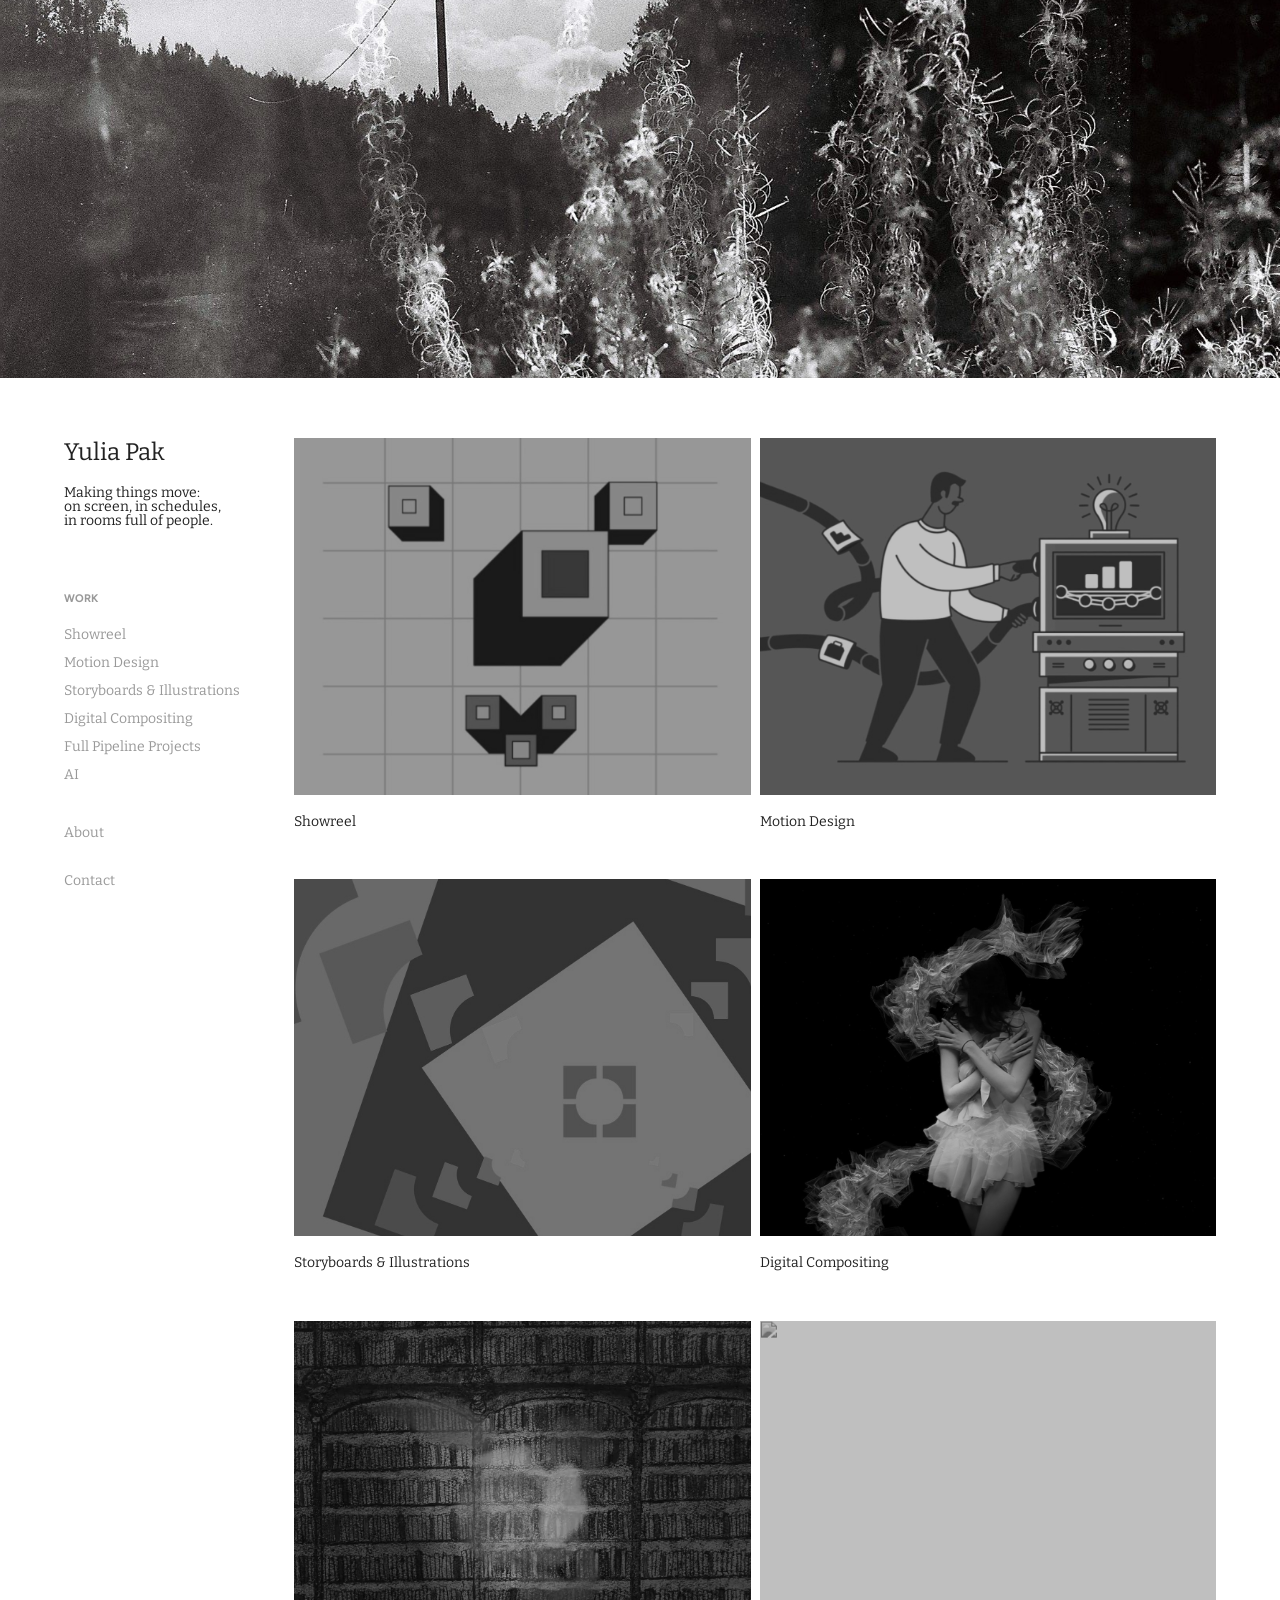
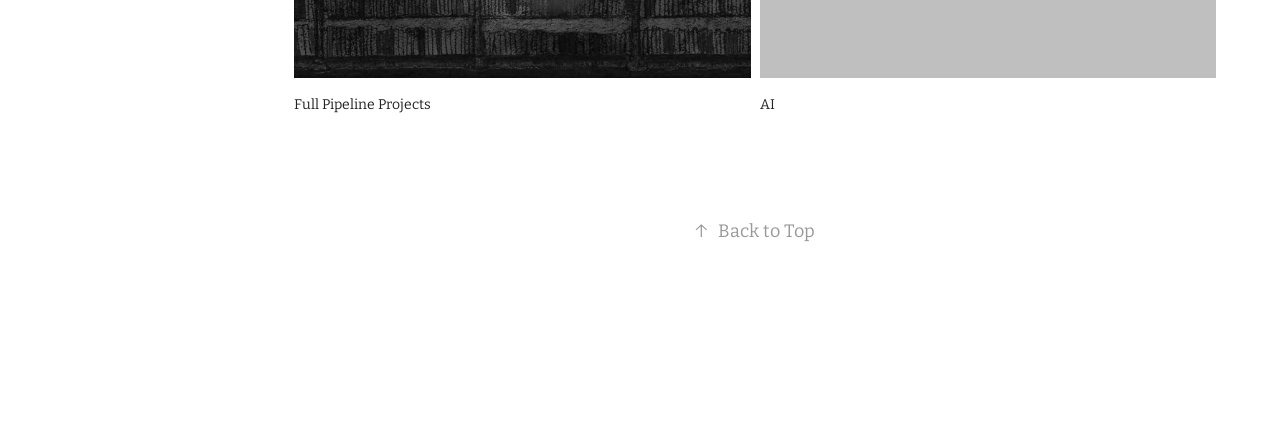
==== index.html @ 769f1ccc "Chnage" ====
<!DOCTYPE html>
<html lang="en">
<head>
<meta charset="utf-8">
<meta name="viewport" content="width=device-width, initial-scale=1">
<title>Yulia Pak</title>

<link rel="stylesheet" href="assets/css/fonts.css?v=3">
<link rel="stylesheet" href="assets/css/main.css?v=3">
<link rel="stylesheet" href="assets/css/index.css?v=3">
</head>
<body id="top" class="link-transition"> 
<div class="js-responsive-nav">
<div class="responsive-nav has-social">
<div class="close-responsive-click-area js-close-responsive-nav">
<div class="close-responsive-button"></div>
</div>
<nav>
<ul class="group">
<li class="gallery-title"><a class="active" href="index.html">Work</a></li>
<li class="project-title"><a href="showreel.html">Showreel</a></li>
<li class="project-title"><a href="motion-design.html">Motion Design</a></li>
<li class="project-title"><a href="storyboards.html">Storyboards &amp; Illustrations</a></li>
<li class="project-title"><a href="digital-compositing.html">Digital Compositing</a></li>
<li class="project-title"><a href="full-pipeline.html">Full Pipeline Projects</a></li>
<li class="project-title"><a href="ai.html">AI</a></li>
</ul>
<div class="page-title">
<a href="about.html">About</a>
</div>
<div class="page-title">
<a href="contact.html">Contact</a>
</div>
<div class="social pf-nav-social">
<ul>
</ul>
</div>
</nav>
</div>
</div>
<div class="masthead">
<div class="masthead-contents">
<div class="masthead-text js-masthead-text">
<div><h1 class="js-inline-text-editable preserve-whitespace main-text rich-text module-text" contenteditable="false" data-text-keypath="customizations.masthead.title.text" decorator="inlineTextEditable" value=""></h1></div>
<div><p class="js-inline-text-editable preserve-whitespace main-text rich-text module-text" contenteditable="false" data-text-keypath="page.masthead.text.text" decorator="inlineTextEditable" value=""></p></div>
<div class="masthead-buttons">
</div>
</div>
</div>
</div>
<div class="site-wrap cfix js-site-wrap">
<div class="site-container">
<div class="site-content e2e-site-content">
<div class="sidebar-content">
<header class="site-header">
<div class="logo-wrap">
<div class="logo e2e-site-logo-text logo-text">
<a class="preserve-whitespace" href="index.html">Yulia Pak</a>
</div>
<div class="logo-secondary logo-secondary-text">Making things move:<br/>on screen, in schedules,<br/>in rooms full of people.</div>
</div>
<div class="hamburger-click-area js-hamburger">
<div class="hamburger">
<i></i>
<i></i>
<i></i>
</div>
</div>
</header>
<nav>
<ul class="group">
<li class="gallery-title"><a class="active" href="index.html">Work</a></li>
<li class="project-title"><a href="showreel.html">Showreel</a></li>
<li class="project-title"><a href="motion-design.html">Motion Design</a></li>
<li class="project-title"><a href="storyboards.html">Storyboards &amp; Illustrations</a></li>
<li class="project-title"><a href="digital-compositing.html">Digital Compositing</a></li>
<li class="project-title"><a href="full-pipeline.html">Full Pipeline Projects</a></li>
<li class="project-title"><a href="ai.html">AI</a></li>
</ul>
<div class="page-title">
<a href="about.html">About</a>
</div>
<div class="page-title">
<a href="contact.html">Contact</a>
</div>
<div class="social pf-nav-social">
<ul>
</ul>
</div>
</nav>
</div>
<main>
<section class="project-covers">
<a class="project-cover js-project-cover-touch hold-space" data-hover-hint-id="p6a55e0902b23af907d54df1b26f972f2964f5877c84bdf963e8f3" href="showreel.html">
<div class="cover-image-wrap">
<div class="cover-image">
<div class="cover cover-normal">
<img alt="" class="cover__img image-loaded" loading="eager" src="assets/images/home-01.jpg"/>
</div>
</div>
</div>
<div class="details-wrap">
<div class="details">
<div class="details-inner">
<div class="title preserve-whitespace">Showreel</div>
</div>
</div>
</div>
</a>
<a class="project-cover js-project-cover-touch hold-space" data-hover-hint-id="p6a5615f034e691041db59dbb760b103dcac200269b7ed3193cd94" href="motion-design.html">
<div class="cover-image-wrap">
<div class="cover-image">
<div class="cover cover-normal">
<img alt="" class="cover__img image-loaded" loading="eager" src="assets/images/home-02.jpg"/>
</div>
</div>
</div>
<div class="details-wrap">
<div class="details">
<div class="details-inner">
<div class="title preserve-whitespace">Motion Design</div>
</div>
</div>
</div>
</a>
<a class="project-cover js-project-cover-touch hold-space" data-hover-hint-id="p6a55e2a1755e33940d26ae5d55aa908583825bedb5d13223382e5" href="storyboards.html">
<div class="cover-image-wrap">
<div class="cover-image">
<div class="cover cover-normal">
<img alt="" class="cover__img image-loaded" loading="eager" src="assets/images/home-04.jpg"/>
</div>
</div>
</div>
<div class="details-wrap">
<div class="details">
<div class="details-inner">
<div class="title preserve-whitespace">Storyboards &amp; Illustrations</div>
</div>
</div>
</div>
</a>
<a class="project-cover js-project-cover-touch hold-space" data-hover-hint-id="p6a55e3bdd3cb88d799979cb98d25384e753fa7b061eff7d78aca6" href="digital-compositing.html">
<div class="cover-image-wrap">
<div class="cover-image">
<div class="cover cover-normal">
<img alt="" class="cover__img image-loaded" loading="eager" src="assets/images/home-05.jpg"/>
</div>
</div>
</div>
<div class="details-wrap">
<div class="details">
<div class="details-inner">
<div class="title preserve-whitespace">Digital Compositing</div>
</div>
</div>
</div>
</a>
<a class="project-cover js-project-cover-touch hold-space" data-hover-hint-id="p6a5607512461d98ea84a798b0e0901dcbd8554ec28456dfaa085e" href="full-pipeline.html">
<div class="cover-image-wrap">
<div class="cover-image">
<div class="cover cover-normal">
<img alt="" class="cover__img image-loaded" loading="eager" src="assets/images/home-06.jpg"/>
</div>
</div>
</div>
<div class="details-wrap">
<div class="details">
<div class="details-inner">
<div class="title preserve-whitespace">Full Pipeline Projects</div>
</div>
</div>
</div>
</a>
<a class="project-cover js-project-cover-touch hold-space" data-hover-hint-id="p6a55e0902b23af907d54df1b26f972f2964f5877c84bdf963e8f3" href="ai.html">
<div class="cover-image-wrap">
<div class="cover-image">
<div class="cover cover-normal">
<img alt="" class="cover__img image-loaded" loading="eager" src="assets/images/home-03.jpg"/>
</div>
</div>
</div>
<div class="details-wrap">
<div class="details">
<div class="details-inner">
<div class="title preserve-whitespace">AI</div>
</div>
</div>
</div>
</a>
</section>
<section class="back-to-top">
<a href="#top"><span class="arrow">↑</span><span class="preserve-whitespace">Back to Top</span></a>
</section>

<footer class="site-footer">
<div class="footer-text"> </div>
</footer>
</main>
</div>
</div>
</div>
<script src="assets/js/site.js?v=3"></script>
</body>
</html>
---- assets/css/fonts.css ----
@font-face {
  font-family: 'Bitter';
  font-style: normal;
  font-weight: 400;
  font-display: swap;
  src: url('../fonts/bitter-latin-ext-400-normal.woff2') format('woff2');
  unicode-range: U+0100-02BA, U+02BD-02C5, U+02C7-02CC, U+02CE-02D7, U+02DD-02FF, U+0304, U+0308, U+0329, U+1D00-1DBF, U+1E00-1E9F, U+1EF2-1EFF, U+2020, U+20A0-20AB, U+20AD-20C0, U+2113, U+2C60-2C7F, U+A720-A7FF;
}
@font-face {
  font-family: 'Bitter';
  font-style: normal;
  font-weight: 400;
  font-display: swap;
  src: url('../fonts/bitter-latin-400-normal.woff2') format('woff2');
  unicode-range: U+0000-00FF, U+0131, U+0152-0153, U+02BB-02BC, U+02C6, U+02DA, U+02DC, U+0304, U+0308, U+0329, U+2000-206F, U+20AC, U+2122, U+2191, U+2193, U+2212, U+2215, U+FEFF, U+FFFD;
}
@font-face {
  font-family: 'Bitter';
  font-style: normal;
  font-weight: 700;
  font-display: swap;
  src: url('../fonts/bitter-latin-ext-700-normal.woff2') format('woff2');
  unicode-range: U+0100-02BA, U+02BD-02C5, U+02C7-02CC, U+02CE-02D7, U+02DD-02FF, U+0304, U+0308, U+0329, U+1D00-1DBF, U+1E00-1E9F, U+1EF2-1EFF, U+2020, U+20A0-20AB, U+20AD-20C0, U+2113, U+2C60-2C7F, U+A720-A7FF;
}
@font-face {
  font-family: 'Bitter';
  font-style: normal;
  font-weight: 700;
  font-display: swap;
  src: url('../fonts/bitter-latin-700-normal.woff2') format('woff2');
  unicode-range: U+0000-00FF, U+0131, U+0152-0153, U+02BB-02BC, U+02C6, U+02DA, U+02DC, U+0304, U+0308, U+0329, U+2000-206F, U+20AC, U+2122, U+2191, U+2193, U+2212, U+2215, U+FEFF, U+FFFD;
}
@font-face {
  font-family: 'Figtree';
  font-style: normal;
  font-weight: 400;
  font-display: swap;
  src: url('../fonts/figtree-latin-ext-400-normal.woff2') format('woff2');
  unicode-range: U+0100-02BA, U+02BD-02C5, U+02C7-02CC, U+02CE-02D7, U+02DD-02FF, U+0304, U+0308, U+0329, U+1D00-1DBF, U+1E00-1E9F, U+1EF2-1EFF, U+2020, U+20A0-20AB, U+20AD-20C0, U+2113, U+2C60-2C7F, U+A720-A7FF;
}
@font-face {
  font-family: 'Figtree';
  font-style: normal;
  font-weight: 400;
  font-display: swap;
  src: url('../fonts/figtree-latin-400-normal.woff2') format('woff2');
  unicode-range: U+0000-00FF, U+0131, U+0152-0153, U+02BB-02BC, U+02C6, U+02DA, U+02DC, U+0304, U+0308, U+0329, U+2000-206F, U+20AC, U+2122, U+2191, U+2193, U+2212, U+2215, U+FEFF, U+FFFD;
}
@font-face {
  font-family: 'Figtree';
  font-style: normal;
  font-weight: 700;
  font-display: swap;
  src: url('../fonts/figtree-latin-ext-700-normal.woff2') format('woff2');
  unicode-range: U+0100-02BA, U+02BD-02C5, U+02C7-02CC, U+02CE-02D7, U+02DD-02FF, U+0304, U+0308, U+0329, U+1D00-1DBF, U+1E00-1E9F, U+1EF2-1EFF, U+2020, U+20A0-20AB, U+20AD-20C0, U+2113, U+2C60-2C7F, U+A720-A7FF;
}
@font-face {
  font-family: 'Figtree';
  font-style: normal;
  font-weight: 700;
  font-display: swap;
  src: url('../fonts/figtree-latin-700-normal.woff2') format('woff2');
  unicode-range: U+0000-00FF, U+0131, U+0152-0153, U+02BB-02BC, U+02C6, U+02DA, U+02DC, U+0304, U+0308, U+0329, U+2000-206F, U+20AC, U+2122, U+2191, U+2193, U+2212, U+2215, U+FEFF, U+FFFD;
}
---- assets/css/main.css ----
.disable-download img {
  pointer-events: none; }
@-webkit-keyframes rotate-forever {
  0% {
    -webkit-transform: rotate(0deg);
    -moz-transform: rotate(0deg);
    -ms-transform: rotate(0deg);
    -o-transform: rotate(0deg);
    transform: rotate(0deg); }
  100% {
    -webkit-transform: rotate(360deg);
    -moz-transform: rotate(360deg);
    -ms-transform: rotate(360deg);
    -o-transform: rotate(360deg);
    transform: rotate(360deg); } }

@-moz-keyframes rotate-forever {
  0% {
    -webkit-transform: rotate(0deg);
    -moz-transform: rotate(0deg);
    -ms-transform: rotate(0deg);
    -o-transform: rotate(0deg);
    transform: rotate(0deg); }
  100% {
    -webkit-transform: rotate(360deg);
    -moz-transform: rotate(360deg);
    -ms-transform: rotate(360deg);
    -o-transform: rotate(360deg);
    transform: rotate(360deg); } }

@keyframes rotate-forever {
  0% {
    -webkit-transform: rotate(0deg);
    -moz-transform: rotate(0deg);
    -ms-transform: rotate(0deg);
    -o-transform: rotate(0deg);
    transform: rotate(0deg); }
  100% {
    -webkit-transform: rotate(360deg);
    -moz-transform: rotate(360deg);
    -ms-transform: rotate(360deg);
    -o-transform: rotate(360deg);
    transform: rotate(360deg); } }

.lightbox-spinner {
  -webkit-animation-duration: 0.7s;
  -moz-animation-duration: 0.7s;
  animation-duration: 0.7s;
  -webkit-animation-iteration-count: infinite;
  -moz-animation-iteration-count: infinite;
  animation-iteration-count: infinite;
  -webkit-animation-name: rotate-forever;
  -moz-animation-name: rotate-forever;
  animation-name: rotate-forever;
  -webkit-animation-timing-function: linear;
  -moz-animation-timing-function: linear;
  animation-timing-function: linear;
  height: 30px;
  width: 30px;
  border: 4px solid #fff;
  border-right-color: transparent;
  border-radius: 50%;
  display: inline-block;
  opacity: 0.7; }
.link-transition a {
  transition: background 0.2s ease, color 0.2s ease; }
  .link-transition a svg {
    transition: fill 0.2s ease; }

.project-cover .details {
  transition: background 0.2s ease; }

.project-cover .title,
.project-cover .fields,
.project-cover .custom,
.project-cover .description,
.project-cover .date {
  transition: color 0.2s ease; }
html.lightbox-enabled,
html.lightbox-enabled body {
  overflow: hidden; }

html.lightbox-zoomed .lightbox-content {
  cursor: zoom-out;
  overflow: auto; }
  html.lightbox-zoomed .lightbox-content.zoomable-x {
    justify-content: flex-start; }
  html.lightbox-zoomed .lightbox-content.zoomable-y {
    align-items: baseline; }

html.lightbox-zoomed #lightbox-wrap img {
  max-width: inherit;
  max-height: inherit; }

html.lightbox-zoomed #lightbox-img-wrap .lightbox-extra {
  display: none; }

.lightbox-link,
.lightbox-content.zoomable {
  cursor: zoom-in; }

#lightbox-wrap .lightbox-contents {
  -moz-user-select: none;
  -webkit-user-select: none;
  -ms-user-select: none;
  user-select: none; }

.lightbox-content {
  align-items: center;
  display: flex;
  height: 100%;
  justify-content: center;
  opacity: 1;
  position: absolute;
  top: 0;
  transition: opacity .4s;
  width: 100vw; }

#lightbox-blocking {
  align-items: center;
  bottom: 0;
  display: flex;
  justify-content: center;
  left: 0;
  position: fixed;
  right: 0;
  top: 0;
  z-index: 1002; }
  #lightbox-blocking .lightbox-spinner {
    display: none; }

#lightbox-wrap {
  height: 100%;
  left: 0;
  position: fixed;
  top: 0;
  width: 100vw;
  z-index: 1001; }
  #lightbox-wrap .offscreen, #lightbox-wrap.offscreen {
    height: 0;
    overflow: hidden;
    visibility: hidden;
    -webkit-transform: translateX(-99999px);
    -ms-transform: translateX(-99999px);
    transform: translateX(-99999px);
    width: 0; }
  #lightbox-wrap.loading .lightbox-spinner {
    display: block; }
  #lightbox-wrap .hidden {
    opacity: 0; }
  #lightbox-wrap .lightbox-contents {
    display: inline-block;
    max-height: 100%;
    max-width: 100%; }
  #lightbox-wrap.single .next, #lightbox-wrap.single .next:hover,
  #lightbox-wrap.single .prev,
  #lightbox-wrap.single .prev:hover {
    display: none; }
  #lightbox-wrap.extras-hidden #lightbox-img-wrap .lightbox-extra {
    opacity: 0;
    transition: opacity 1s; }
  #lightbox-wrap img {
    max-height: 100vh;
    max-width: 100vw; }

#lightbox-inner-wrap {
  height: 100%;
  margin: auto;
  position: relative;
  z-index: 1003; }
  #lightbox-inner-wrap .control {
    cursor: pointer;
    position: absolute;
    z-index: 1003; }
  #lightbox-inner-wrap svg .lightbox-icon-bg {
    fill: #696969;
    opacity: .2; }
  #lightbox-inner-wrap svg:hover .lightbox-icon-bg {
    opacity: .4; }
  #lightbox-inner-wrap .next,
  #lightbox-inner-wrap .prev {
    height: 100vh;
    opacity: 0;
    top: 0;
    width: 30vw; }
    #lightbox-inner-wrap .next:hover,
    #lightbox-inner-wrap .prev:hover {
      opacity: 1; }
    #lightbox-inner-wrap .next.hidden,
    #lightbox-inner-wrap .prev.hidden {
      cursor: default; }
      #lightbox-inner-wrap .next.hidden svg,
      #lightbox-inner-wrap .prev.hidden svg {
        display: none; }
    #lightbox-inner-wrap .next svg,
    #lightbox-inner-wrap .prev svg {
      top: -webkit-calc(50% - 30px) ;
      top: calc(50% - 30px) ;
      position: absolute; }
      #lightbox-inner-wrap .next svg .lightbox-icon-arrow,
      #lightbox-inner-wrap .prev svg .lightbox-icon-arrow {
        fill: #FFFFFF; }
  #lightbox-inner-wrap .next {
    right: 0; }
    #lightbox-inner-wrap .next svg {
      right: 20px; }
  #lightbox-inner-wrap .prev {
    left: 0; }
    #lightbox-inner-wrap .prev svg {
      left: 20px; }
  #lightbox-inner-wrap .close {
    position: fixed;
    height: 40px;
    right: 20px;
    top: 20px;
    width: 40px; }
    #lightbox-inner-wrap .close:hover {
      cursor: pointer; }
    #lightbox-inner-wrap .close .lightbox-icon-bg {
      fill: #fff; }

@media (max-width: 1024px) {
  #lightbox-inner-wrap .close {
    right: 0;
    top: 0; }
    #lightbox-inner-wrap .close circle {
      display: none; }
  #lightbox-inner-wrap .next:hover,
  #lightbox-inner-wrap .prev:hover {
    opacity: 0; } }

@media (min-width: 1024px) {
  .lightbox-link.hover-icon-enabled {
    position: relative; }
    .lightbox-link.hover-icon-enabled:hover::after {
      background: rgba(105, 105, 105, 0.2) url([data-uri]) no-repeat center;
      background-size: 16px;
      border-radius: 50%;
      content: '';
      display: block;
      height: 36px;
      position: absolute;
      right: 10px;
      top: 10px;
      width: 36px;
      z-index: 1000; } }

@media all and (-ms-high-contrast: none) {
  .lightbox-link,
  .lightbox-content.zoomable {
    cursor: pointer; } }
.project-module-video {
  min-width: 210px !important; }

.project-module-video .embed-dimensions {
  min-width: 210px !important; }
@-webkit-keyframes fade-in {
  from {
    opacity: 0; }
  to {
    opacity: 1; } }

@-moz-keyframes fade-in {
  from {
    opacity: 0; }
  to {
    opacity: 1; } }

@keyframes fade-in {
  from {
    opacity: 0; }
  to {
    opacity: 1; } }

@-webkit-keyframes fade-out {
  from {
    opacity: 1; }
  to {
    opacity: 0; } }

@-moz-keyframes fade-out {
  from {
    opacity: 1; }
  to {
    opacity: 0; } }

@keyframes fade-out {
  from {
    opacity: 1; }
  to {
    opacity: 0; } }

.transition-enabled {
  opacity: 0; }

.transition-in {
  -webkit-animation: fade-in ease-in;
  animation: fade-in ease-in;
  -webkit-animation-duration: 0.25s;
  animation-duration: 0.25s;
  -webkit-animation-fill-mode: forwards;
  animation-fill-mode: forwards; }

.transition-out {
  opacity: 1;
  -webkit-animation: fade-out ease-out;
  animation: fade-out ease-out;
  -webkit-animation-duration: 0.25s;
  animation-duration: 0.25s;
  -webkit-animation-fill-mode: forwards;
  animation-fill-mode: forwards; }
---- assets/css/index.css ----
.site-header:after, .site-content:after, .logo-wrap:after {
  clear: both;
  content: '';
  display: table; }

/*! normalize.css v3.0.1 | MIT License | git.io/normalize */
/**
   * 1. Set default font family to sans-serif.
   * 2. Prevent iOS text size adjust after orientation change, without disabling
   *    user zoom.
   */
html {
  font-family: sans-serif;
  /* 1 */
  -ms-text-size-adjust: 100%;
  /* 2 */
  -webkit-text-size-adjust: 100%;
  /* 2 */ }

/**
   * Remove default margin.
   */
body {
  margin: 0; }

/* HTML5 display definitions
     ========================================================================== */
/**
   * Correct `block` display not defined for any HTML5 element in IE 8/9.
   * Correct `block` display not defined for `details` or `summary` in IE 10/11 and Firefox.
   * Correct `block` display not defined for `main` in IE 11.
   */
article,
aside,
details,
figcaption,
figure,
footer,
header,
hgroup,
main,
nav,
section,
summary {
  display: block; }

/**
   * 1. Correct `inline-block` display not defined in IE 8/9.
   * 2. Normalize vertical alignment of `progress` in Chrome, Firefox, and Opera.
   */
audio,
canvas,
progress,
video {
  display: inline-block;
  /* 1 */
  vertical-align: baseline;
  /* 2 */ }

/**
   * Prevent modern browsers from displaying `audio` without controls.
   * Remove excess height in iOS 5 devices.
   */
audio:not([controls]) {
  display: none;
  height: 0; }

/**
   * Address `[hidden]` styling not present in IE 8/9/10.
   * Hide the `template` element in IE 8/9/11, Safari, and Firefox < 22.
   */
[hidden],
template {
  display: none; }

/* Links
     ========================================================================== */
/**
   * Remove the gray background color from active links in IE 10.
   */
a {
  background: transparent; }

/**
   * Improve readability when focused and also mouse hovered in all browsers.
   */
a:active,
a:focus,
a:hover {
  outline: 0; }

/* Text-level semantics
     ========================================================================== */
/**
   * Address styling not present in IE 8/9/10/11, Safari, and Chrome.
   */
abbr[title] {
  border-bottom: 1px dotted; }

/**
   * Address style set to `bolder` in Firefox 4+, Safari, and Chrome.
   */
b,
strong {
  font-weight: bold; }

/**
   * Address styling not present in Safari and Chrome.
   */
dfn {
  font-style: italic; }

/**
   * Address variable `h1` font-size and margin within `section` and `article`
   * contexts in Firefox 4+, Safari, and Chrome.
   */
h1 {
  font-size: 2em;
  margin: 0.67em 0; }

/**
   * Address styling not present in IE 8/9.
   */
mark {
  background: #ff0;
  color: #000; }

/**
   * Address inconsistent and variable font size in all browsers.
   */
small {
  font-size: 80%; }

/**
   * Prevent `sub` and `sup` affecting `line-height` in all browsers.
   */
sub,
sup {
  font-size: 75%;
  line-height: 0;
  position: relative;
  vertical-align: baseline; }

sup {
  top: -0.5em; }

sub {
  bottom: -0.25em; }

/* Embedded content
     ========================================================================== */
/**
   * Remove border when inside `a` element in IE 8/9/10.
   */
img {
  border: 0; }

/**
   * Correct overflow not hidden in IE 9/10/11.
   */
svg:not(:root) {
  overflow: hidden; }

/* Grouping content
     ========================================================================== */
/**
   * Address margin not present in IE 8/9 and Safari.
   */
figure {
  margin: 1em 40px; }

/**
   * Address differences between Firefox and other browsers.
   */
hr {
  -moz-box-sizing: content-box;
  box-sizing: content-box;
  height: 0; }

/**
   * Contain overflow in all browsers.
   */
pre {
  overflow: auto; }

/**
   * Address odd `em`-unit font size rendering in all browsers.
   */
code,
kbd,
pre,
samp {
  font-family: monospace, monospace;
  font-size: 1em; }

/* Forms
     ========================================================================== */
/**
   * Known limitation: by default, Chrome and Safari on OS X allow very limited
   * styling of `select`, unless a `border` property is set.
   */
/**
   * 1. Correct color not being inherited.
   *    Known issue: affects color of disabled elements.
   * 2. Correct font properties not being inherited.
   * 3. Address margins set differently in Firefox 4+, Safari, and Chrome.
   */
button,
input,
optgroup,
select,
textarea {
  color: inherit;
  /* 1 */
  font: inherit;
  /* 2 */
  margin: 0;
  /* 3 */ }

/**
   * Address `overflow` set to `hidden` in IE 8/9/10/11.
   */
button {
  overflow: visible; }

/**
   * Address inconsistent `text-transform` inheritance for `button` and `select`.
   * All other form control elements do not inherit `text-transform` values.
   * Correct `button` style inheritance in Firefox, IE 8/9/10/11, and Opera.
   * Correct `select` style inheritance in Firefox.
   */
button,
select {
  text-transform: none; }

/**
   * 1. Avoid the WebKit bug in Android 4.0.* where (2) destroys native `audio`
   *    and `video` controls.
   * 2. Correct inability to style clickable `input` types in iOS.
   * 3. Improve usability and consistency of cursor style between image-type
   *    `input` and others.
   */
button,
html input[type="button"],
input[type="reset"],
input[type="submit"] {
  -webkit-appearance: button;
  /* 2 */
  cursor: pointer;
  /* 3 */ }

/**
   * Re-set default cursor for disabled elements.
   */
button[disabled],
html input[disabled] {
  cursor: default; }

/**
   * Remove inner padding and border in Firefox 4+.
   */
button::-moz-focus-inner,
input::-moz-focus-inner {
  border: 0;
  padding: 0; }

/**
   * Address Firefox 4+ setting `line-height` on `input` using `!important` in
   * the UA stylesheet.
   */
input {
  line-height: normal; }

/**
   * It's recommended that you don't attempt to style these elements.
   * Firefox's implementation doesn't respect box-sizing, padding, or width.
   *
   * 1. Address box sizing set to `content-box` in IE 8/9/10.
   * 2. Remove excess padding in IE 8/9/10.
   */
input[type="checkbox"],
input[type="radio"] {
  box-sizing: border-box;
  /* 1 */
  padding: 0;
  /* 2 */ }

/**
   * Fix the cursor style for Chrome's increment/decrement buttons. For certain
   * `font-size` values of the `input`, it causes the cursor style of the
   * decrement button to change from `default` to `text`.
   */
input[type="number"]::-webkit-inner-spin-button,
input[type="number"]::-webkit-outer-spin-button {
  height: auto; }

/**
   * 1. Address `appearance` set to `searchfield` in Safari and Chrome.
   * 2. Address `box-sizing` set to `border-box` in Safari and Chrome
   *    (include `-moz` to future-proof).
   */
input[type="search"] {
  -webkit-appearance: textfield;
  /* 1 */
  -moz-box-sizing: content-box;
  -webkit-box-sizing: content-box;
  /* 2 */
  box-sizing: content-box; }

/**
   * Remove inner padding and search cancel button in Safari and Chrome on OS X.
   * Safari (but not Chrome) clips the cancel button when the search input has
   * padding (and `textfield` appearance).
   */
input[type="search"]::-webkit-search-cancel-button,
input[type="search"]::-webkit-search-decoration {
  -webkit-appearance: none; }

/**
   * Define consistent border, margin, and padding.
   */
fieldset {
  border: 0;
  margin: 0;
  padding: 0; }

/**
   * 1. Correct `color` not being inherited in IE 8/9/10/11.
   * 2. Remove padding so people aren't caught out if they zero out fieldsets.
   */
legend {
  border: 0;
  /* 1 */
  padding: 0;
  /* 2 */ }

/**
   * Remove default vertical scrollbar in IE 8/9/10/11.
   */
textarea {
  overflow: auto; }

/**
   * Don't inherit the `font-weight` (applied by a rule above).
   * NOTE: the default cannot safely be changed in Chrome and Safari on OS X.
   */
optgroup {
  font-weight: bold; }

/* Tables
     ========================================================================== */
/**
   * Remove most spacing between table cells.
   */
table {
  border-collapse: collapse;
  border-spacing: 0; }

td,
th {
  padding: 0; }

* {
  box-sizing: border-box; }

html {
  -webkit-font-smoothing: antialiased;
  text-rendering: optimizeLegibility; }

ul {
  margin: 0;
  padding: 0; }
  ul li {
    list-style-type: none; }

img {
  vertical-align: top; }

p {
  margin: 0; }

a {
  text-decoration: none; }

html,
body {
  min-height: 100%; }

.italic {
  font-style: italic; }

.underline {
  text-decoration: underline; }

.strikethrough {
  text-decoration: line-through; }

.bold {
  font-weight: bold; }

.cfix:after {
  clear: both;
  content: ' ';
  display: block;
  height: 0;
  line-height: 0;
  overflow: hidden;
  visibility: hidden; }

html {
  /* stylelint-disable function-url-quotes */
  background-image: url("");
  /* stylelint-enable function-url-quotes */
  background-position: top left;
  background-repeat: no-repeat;
  background-size: contain; }
  html:before {
    background-color: #000;
    display: none;
    opacity: calc(30 * 0.01); }

.site-container {
  float: none;
  margin-left: auto;
  margin-right: auto;
  max-width: 1400px; }

html .page-background-video .video-wrap {
  left: 0;
  width: 100%; }

.image-left .page-background-video .video-wrap {
  left: 50vw;
  width: 50vw; }

.image-right .page-background-video .video-wrap {
  width: 50vw; }

.example-site-footer {
  background: rgba(37, 38, 42, 0.94);
  bottom: 0;
  color: #fff;
  display: inline-block;
  font-family: 'Helvetica Neue', sans-serif;
  font-size: 14px;
  left: 0;
  padding: 0 20px 0 0;
  position: fixed;
  width: 100%;
  z-index: 4; }
  .example-site-footer .icon {
    fill: #fff;
    float: left; }
  .example-site-footer .content-left,
  .example-site-footer .content-right {
    height: 70px; }
  .example-site-footer .content-left {
    float: left; }
  .example-site-footer .content-right {
    float: right; }

.example-footer-content {
  -webkit-transform: translateY(-50%);
  -moz-transform: translateY(-50%);
  -ms-transform: translateY(-50%);
  -o-transform: translateY(-50%);
  transform: translateY(-50%);
  display: inline-block;
  position: relative;
  top: 50%; }

.example-footer-link {
  border-bottom: 1px solid #fff;
  color: #fff; }
  .example-footer-link:hover {
    border-bottom-width: 0; }

@media (max-width: 932px) {
  .example-site-footer .desktop {
    display: none; }
  .example-site-footer .mobile {
    text-transform: capitalize; } }

html {
  position: relative; }
  html:before {
    content: '';
    height: 100%;
    left: 0;
    position: fixed;
    top: 0;
    width: 100%; }

.site-wrap,
.site-container {
  position: relative;
  width: 100%; }

.site-wrap:before {
  content: '';
  height: 100%;
  left: 0;
  position: absolute;
  top: 0;
  width: 100%; }

.site-header {
  position: relative; }

.theme-container:before {
  content: '';
  height: 100%;
  left: 0;
  position: absolute;
  top: 0;
  width: 100%; }

.responsive-nav {
  display: none;
  opacity: 0;
  visibility: hidden; }

.project-cover .separator:last-child,
.project-header .fields .separator:last-child {
  display: none; }

.preserve-whitespace {
  white-space: pre-wrap; }

.preserve-whitespace--nowrap {
  white-space: pre; }

.page-background-video .video-wrap {
  height: 100vh;
  left: 80px;
  overflow: hidden;
  position: fixed;
  top: 0;
  width: calc(100vw - 80px);
  z-index: -1; }
  .image-right .page-background-video .video-wrap {
    width: 50vw; }
  .image-left .page-background-video .video-wrap {
    left: 50%;
    width: 50vw; }

.page-background-video .renditions-video {
  font-family: 'object-fit: cover;';
  height: 100%;
  left: 0;
  object-fit: cover;
  position: relative;
  top: 0;
  width: 100%; }

.page-background-video-with-panel .video-wrap {
  left: 260px;
  width: calc(100vw - 260px); }
  .image-right .page-background-video-with-panel .video-wrap {
    left: 260px;
    width: calc(50vw - 130px); }
  .image-left .page-background-video-with-panel .video-wrap {
    left: calc(50% + 130px);
    width: calc(50vw - 130px); }

.image-right .page-background-video-with-panel .video-wrap {
  left: 0;
  width: 50vw; }

.image-left .page-background-video-with-panel .video-wrap {
  left: 50%;
  width: 50vw; }

.mp4-image {
  display: none !important;
  font-family: 'object-fit: cover;';
  height: 100%;
  left: 0;
  object-fit: cover;
  position: relative;
  top: 0;
  width: 100%; }

@supports (-webkit-overflow-scrolling: touch) {
  .video-wrap .renditions-video {
    display: none; }
  .video-wrap .mp4-image {
    display: block !important; } }

.logo,
.logo-secondary {
  clear: both;
  word-wrap: break-word; }
  .logo img,
  .logo-secondary img {
    max-width: 100%; }
  .logo a,
  .logo-secondary a {
    color: inherit; }
  .logo .image-link,
  .logo-secondary .image-link {
    display: inline-block;
    max-width: 100%; }
  .logo .image-rollover,
  .logo .image-scroll,
  .logo-secondary .image-rollover,
  .logo-secondary .image-scroll {
    display: none; }
  .logo.logo-text,
  .logo-secondary.logo-text {
    width: 100%; }
  .logo.has-rollover.hoverable:hover .image-link,
  .logo-secondary.has-rollover.hoverable:hover .image-link {
    display: none; }
  .logo.has-rollover.hoverable:hover .image-link.image-rollover,
  .logo-secondary.has-rollover.hoverable:hover .image-link.image-rollover {
    display: block; }
  .on-scroll .logo.has-scroll .image-normal,
  .on-scroll .logo.has-scroll .image-rollover, .on-scroll
  .logo-secondary.has-scroll .image-normal,
  .on-scroll
  .logo-secondary.has-scroll .image-rollover {
    display: none !important; }
  .on-scroll .logo.has-scroll .image-scroll, .on-scroll
  .logo-secondary.has-scroll .image-scroll {
    display: inline-block; }

.logo-image,
.logo-secondary-image {
  width: 100%; }

.social {
  font-size: 0; }
  .social li {
    display: inline-block; }
    .social li:first-child {
      padding-left: 0 !important; }
    .social li:last-child {
      padding-right: 0 !important; }
    .social li svg {
      vertical-align: middle; }
  .social a {
    display: block;
    text-align: center; }

.masthead {
  overflow: hidden;
  position: relative; }
  .masthead .video-wrap {
    height: 100%;
    left: 0;
    overflow: hidden;
    position: absolute;
    top: 0;
    width: 100%; }
  .masthead video {
    font-family: 'object-fit: cover;';
    height: 100%;
    left: 0;
    object-fit: cover;
    top: 0;
    width: 100%; }
  .masthead:after {
    content: '';
    height: 100%;
    left: 0;
    position: absolute;
    top: 0;
    width: 100%; }
  .masthead h1,
  .masthead p {
    width: 100%;
    word-wrap: break-word; }

.masthead,
.masthead-placeholder {
  width: 100%; }

.masthead-placeholder {
  opacity: 0;
  position: relative !important;
  z-index: -1; }

.masthead-contents,
.masthead-text {
  width: 100%; }

.masthead-contents {
  height: 100%;
  top: 0;
  z-index: 1; }

.masthead,
.masthead-contents {
  display: -webkit-box;
  display: -moz-box;
  display: box;
  display: -webkit-flex;
  display: -moz-flex;
  display: -ms-flexbox;
  display: flex;
  -webkit-box-align: center;
  -moz-box-align: center;
  box-align: center;
  -webkit-align-items: center;
  -moz-align-items: center;
  -ms-align-items: center;
  -o-align-items: center;
  align-items: center;
  -ms-flex-align: center; }

.masthead-arrow-container {
  cursor: pointer;
  height: 40px;
  width: 60px; }

.masthead-arrow {
  -webkit-transform: rotate(45deg) translateY(-15px) translateX(5px);
  -moz-transform: rotate(45deg) translateY(-15px) translateX(5px);
  -ms-transform: rotate(45deg) translateY(-15px) translateX(5px);
  -o-transform: rotate(45deg) translateY(-15px) translateX(5px);
  transform: rotate(45deg) translateY(-15px) translateX(5px);
  border-bottom: 1px solid transparent;
  border-right: 1px solid transparent;
  bottom: 5px;
  height: 30px;
  position: absolute;
  width: 30px; }

.masthead-button {
  cursor: pointer;
  display: inline-block;
  vertical-align: middle; }
  .masthead-button + .masthead-button-spacer + .masthead-button {
    margin-left: 17px; }

.masthead-button-spacer {
  display: none; }

@media (max-width: 540px) {
  .masthead-button + .masthead-button-spacer {
    display: block;
    height: 17px; }
    .masthead-button + .masthead-button-spacer + .masthead-button {
      margin-left: 0; } }

.site-footer {
  clear: both;
  display: block; }

.cookie-banner {
  bottom: 0;
  display: none;
  position: fixed;
  text-align: center;
  z-index: 99999; }
  .cookie-banner.show {
    display: block; }
  .cookie-banner p {
    font-size: 18px;
    line-height: 1.222;
    margin: 24px;
    max-width: calc(100% - 84px); }
    @media (max-width: 932px) {
      .cookie-banner p {
        font-size: 16px; } }
  .cookie-banner a {
    color: inherit;
    margin-left: 10px;
    text-decoration: underline; }
  .cookie-banner .close-btn {
    position: absolute;
    right: 20px;
    top: 50%;
    transform: translateY(-50%);
    width: 16px; }

.site-content {
  margin-left: 5%;
  margin-right: 5%;
  width: 90%; }

.sidebar-content,
main {
  float: left; }

main {
  width: 80%; }

.sidebar-content {
  margin-right: 1%;
  width: 19%; }

.logo-wrap {
  max-width: 100%;
  float: left;
  padding-bottom: 20px;
  padding-top: 60px;
  width: 100%; }

.logo-text {
  float: left;
  text-align: left; }

.logo-image {
  max-width: 100%;
  margin-left: auto;
  margin-right: auto;
  text-align: center; }

.logo-secondary-text {
  float: left;
  text-align: left; }

.logo-secondary-image {
  max-width: 100%;
  margin-left: auto;
  margin-right: auto;
  text-align: center; }

.logo {
  font-family: adelle, 'Bitter', Georgia, serif;
  font-size: 24px;
  font-style: normal;
  font-weight: 400;
  line-height: 28px;
  padding-bottom: 0px;
  padding-left: 0%;
  padding-right: 0%;
  padding-top: 0px;
  text-transform: none; }
  .logo,
  .logo a {
    color: #222222; }
  .logo a:hover {
    color: #222222;
    font-style: normal;
    font-weight: 400;
    text-transform: none; }

.logo-secondary {
  font-family: adelle, 'Bitter', Georgia, serif;
  font-size: 14px;
  font-style: normal;
  font-weight: 400;
  line-height: 14px;
  padding-bottom: 0px;
  padding-left: 0%;
  padding-right: 0%;
  padding-top: 20px;
  text-transform: none; }
  .logo-secondary,
  .logo-secondary a {
    color: #222222; }
  .logo-secondary a:hover {
    color: #222222;
    font-style: normal;
    font-weight: 400;
    text-transform: none; }

nav {
  float: left;
  max-width: 100%;
  padding-bottom: 0px;
  padding-top: 40px;
  width: 100%; }
  nav .gallery-title a {
    color: #222222;
    font-family: proxima-nova, 'Figtree', 'Helvetica Neue', Arial, sans-serif;
    font-size: 11px;
    font-style: normal;
    font-weight: 700;
    line-height: 13px;
    text-transform: uppercase; }
    nav .gallery-title a:hover {
      color: #999999;
      font-style: normal;
      font-weight: 700;
      text-transform: uppercase; }
    nav .gallery-title a.active {
      color: #999999;
      font-style: normal;
      font-weight: 700;
      text-transform: uppercase; }
  nav .project-title a {
    color: #999999;
    font-family: adelle, 'Bitter', Georgia, serif;
    font-size: 14px;
    font-style: normal;
    font-weight: 400;
    line-height: 18px;
    text-transform: none; }
    nav .project-title a:hover {
      color: #222222;
      font-style: normal;
      font-weight: 400;
      text-transform: none; }
    nav .project-title a.active {
      color: #222222;
      font-style: normal;
      font-weight: 400;
      text-transform: none; }
  nav .page-title a {
    color: #999999;
    font-family: adelle, 'Bitter', Georgia, serif;
    font-size: 14px;
    font-style: normal;
    font-weight: 400;
    line-height: 18px;
    text-transform: none; }
    nav .page-title a:hover {
      color: #222222;
      font-style: normal;
      font-weight: 400;
      text-transform: none; }
    nav .page-title a.active {
      color: #222222;
      font-style: normal;
      font-weight: 400;
      text-transform: none; }
  nav .link-title a {
    color: #999999;
    font-family: adelle, 'Bitter', Georgia, serif;
    font-size: 14px;
    font-style: normal;
    font-weight: 400;
    line-height: 18px;
    text-transform: none; }
    nav .link-title a:hover {
      color: #222222;
      font-style: normal;
      font-weight: 400;
      text-transform: none; }

nav .group {
  padding-bottom: 30px;
  padding-top: 0px; }

nav .gallery-title {
  padding-bottom: 20px;
  padding-top: 0px;
  text-align: left; }

nav .project-title {
  padding-bottom: 10px;
  padding-top: 0px;
  text-align: left; }

nav .page-title {
  padding-bottom: 30px;
  padding-top: 0px;
  text-align: left; }

nav .link-title {
  padding-bottom: 30px;
  padding-top: 0px;
  text-align: left; }

.pf-nav-social {
  text-align: left; }
  .pf-nav-social li {
    padding-top: 0px;
    padding-bottom: 15px;
    padding-left: 0px;
    padding-right: 15px; }
  .pf-nav-social a:hover svg {
    fill: #222222;
    opacity: 1; }
  .pf-nav-social svg {
    fill: #999999;
    height: 30px;
    opacity: 1;
    width: 30px; }
  @media (max-width: 932px) {
    .pf-nav-social li {
      padding-top: 0px;
      padding-bottom: 12px;
      padding-left: 0px;
      padding-right: 12px; } }
  @media (max-width: 540px) {
    .pf-nav-social li {
      padding-top: 0px;
      padding-bottom: 10px;
      padding-left: 0px;
      padding-right: 10px; } }

.pf-footer-social {
  text-align: center; }
  .pf-footer-social li {
    padding-top: 0px;
    padding-bottom: 30px;
    padding-left: 0px;
    padding-right: 15px; }
  .pf-footer-social a:hover svg {
    fill: #222222;
    opacity: 1; }
  .pf-footer-social svg {
    fill: #999999;
    height: 30px;
    opacity: 1;
    width: 30px; }
  @media (max-width: 932px) {
    .pf-footer-social li {
      padding-top: 0px;
      padding-bottom: 24px;
      padding-left: 0px;
      padding-right: 12px; } }
  @media (max-width: 540px) {
    .pf-footer-social li {
      padding-top: 0px;
      padding-bottom: 20px;
      padding-left: 0px;
      padding-right: 10px; } }

.masthead-social {
  text-align: center; }
  .masthead-social li {
    padding-top: 40px;
    padding-bottom: 15px;
    padding-left: 0px;
    padding-right: 15px; }
  .masthead-social a:hover svg {
    fill: #ffffff;
    opacity: 1; }
  .masthead-social svg {
    fill: #ffffff;
    height: 30px;
    opacity: 1;
    width: 30px; }
  @media (max-width: 932px) {
    .masthead-social li {
      padding-top: 32px;
      padding-bottom: 12px;
      padding-left: 0px;
      padding-right: 12px; } }
  @media (max-width: 540px) {
    .masthead-social li {
      padding-top: 26px;
      padding-bottom: 10px;
      padding-left: 0px;
      padding-right: 10px; } }

.masthead {
  background-color: #eeeeee;
  /* stylelint-disable function-url-quotes */
  background-image: url("../images/hero.jpg");
  /* stylelint-enable function-url-quotes */
  background-position: center center;
  background-repeat: no-repeat;
  background-size: cover;
  -webkit-box-pack: center;
  -moz-box-pack: center;
  box-pack: center;
  -webkit-justify-content: center;
  -moz-justify-content: center;
  -ms-justify-content: center;
  -o-justify-content: center;
  justify-content: center;
  -ms-flex-pack: center;
  height: 42vh;
  margin-bottom: 0px;
  padding-left: 0%;
  padding-right: 0%; }
  .masthead:after {
    display: none; }
  .masthead h1 {
    color: #ffffff;
    font-family: arial;
    font-size: 80px;
    font-style: normal;
    font-weight: bold;
    line-height: 80px;
    margin-bottom: 40px;
    margin-top: 0px;
    text-align: center;
    text-transform: none; }
  .masthead p {
    color: #ffffff;
    font-family: arial;
    font-size: 24px;
    font-style: normal;
    font-weight: normal;
    line-height: 28px;
    margin-bottom: 0px;
    margin-top: 0px;
    text-align: center;
    text-transform: none; }

.masthead-contents {
  max-width: 800px; }

.masthead-buttons {
  padding-top: 30px;
  text-align: center; }

@media (max-width: 932px) {
  .masthead {
    margin-bottom: 0px;
    padding-left: 0;
    padding-right: 0; }
    .masthead h1 {
      font-size: 34px;
      line-height: 34px;
      margin-bottom: 20px;
      margin-top: 0px; }
    .masthead p {
      font-size: 15px;
      line-height: 18px;
      margin-bottom: 0px;
      margin-top: 0px; }
  .masthead-buttons {
    padding-top: 18px; } }

@media (max-width: 540px) {
  .masthead {
    margin-bottom: 0px; }
    .masthead h1 {
      font-size: 29px;
      line-height: 29px;
      margin-bottom: 18px;
      margin-top: 0px; }
    .masthead p {
      font-size: 14px;
      line-height: 20px;
      margin-bottom: 0px;
      margin-top: 0px; }
  .masthead-buttons {
    padding-top: 16px; } }

.site-footer {
  font-family: adelle, 'Bitter', Georgia, serif;
  font-size: 12px;
  font-style: normal;
  font-weight: 400;
  line-height: 16px;
  padding-bottom: 60px;
  padding-left: 0px;
  padding-right: 0px;
  padding-top: 60px;
  text-align: center;
  text-transform: none;
  width: 100%; }
  .site-footer,
  .site-footer a {
    color: #dddddd; }

@media (max-width: 932px) {
  .site-footer {
    font-size: 12px;
    line-height: 16px;
    padding-bottom: 28px;
    padding-top: 28px; } }

@media (max-width: 540px) {
  .site-footer {
    font-size: 12px;
    line-height: 16px;
    padding-bottom: 25px;
    padding-top: 25px; } }

.cookie-banner {
  font-family: adelle, 'Bitter', Georgia, serif;
  width: 100%; }
  .cookie-banner .close-btn {
    cursor: pointer; }

.lightbox-content {
  height: 100%; }
  .lightbox-content .grid__image-caption {
    font-family: adelle, 'Bitter', Georgia, serif; }

#lightbox-wrap,
#lightbox-inner-wrap {
  height: 100%; }

.grid__image-caption,
.grid__image-caption-lightbox {
  font-family: adelle, 'Bitter', Georgia, serif; }

.hamburger-click-area {
  -webkit-transform: translateY(-50%);
  -moz-transform: translateY(-50%);
  -ms-transform: translateY(-50%);
  -o-transform: translateY(-50%);
  transform: translateY(-50%);
  cursor: pointer;
  display: none;
  padding: 30px 5%;
  position: absolute;
  right: -5%;
  -webkit-tap-highlight-color: transparent;
  top: 50%; }

.hamburger {
  position: relative;
  width: 24px; }
  .hamburger i {
    display: block;
    height: 2px;
    margin-bottom: 4px; }
    .hamburger i:last-child {
      margin-bottom: 0; }

@media (max-width: 932px) {
  nav {
    display: none;
    padding: 0;
    width: 100%; }
  .site-header {
    padding: 40px 0; }
  .logo-wrap {
    max-width: 100%;
    padding: 0;
    width: 100%; }
  .logo {
    max-width: 100%;
    padding: 0 39px 0 0; }
  .logo-image {
    padding-left: 39px;
    margin-bottom: -5px;
    margin-top: -5px; }
    .logo-image img {
      max-height: 60px; }
  .logo-text {
    /* stylelint-disable length-zero-no-unit */ }
  .logo-secondary {
    display: none; }
  .close-responsive-button {
    top: 40px; }
  .hamburger-click-area {
    display: block; }
  .hamburger i {
    background-color: #000000; }
  main,
  .site-container {
    width: 100%; }
  .site-content {
    margin: 0;
    padding: 0 5%;
    width: 100%; }
  .responsive-nav {
    background-color: #fff;
    bottom: 0;
    display: flex;
    height: 100%;
    left: 0;
    overflow: auto;
    -webkit-overflow-scrolling: touch;
    padding: 50px 5% 0;
    position: fixed;
    right: 0;
    text-align: center;
    top: 0;
    transition: visibility 0s ease 0.2s, opacity 0.2s ease 0s;
    z-index: 99999; }
    .responsive-nav nav {
      float: none;
      margin: auto;
      max-width: 100%;
      width: 100%; }
    .responsive-nav.has-social nav {
      padding-bottom: 80px; }
    .responsive-nav .nav-container {
      width: 100%; }
    .responsive-nav .page-title,
    .responsive-nav .project-title,
    .responsive-nav .link-title,
    .responsive-nav .gallery-title {
      display: block;
      text-align: center; }
      .responsive-nav .page-title a,
      .responsive-nav .project-title a,
      .responsive-nav .link-title a,
      .responsive-nav .gallery-title a {
        font-size: 22px;
        line-height: 32px; }
    .responsive-nav .page-title,
    .responsive-nav .project-title,
    .responsive-nav .link-title,
    .responsive-nav .gallery-title {
      padding: 0 0 30px; }
    .responsive-nav .group {
      padding: 0; }
    .responsive-nav .social {
      text-align: center;
      width: 100%;
      background-color: #fff;
      border-top: 1px solid rgba(0, 0, 0, 0.08);
      bottom: 0;
      left: 0;
      margin: 0;
      min-height: 80px;
      overflow-x: auto;
      overflow-y: hidden;
      padding: 5%;
      position: fixed; }
      .responsive-nav .social ul {
        white-space: nowrap; }
      .responsive-nav .social svg {
        width: 42px; }
      .responsive-nav .social li {
        display: inline-block;
        float: none !important;
        padding: 0 20px 0 0; }
        .responsive-nav .social li:last-child {
          padding-right: 0; }
  .close-responsive-click-area {
    cursor: pointer;
    padding: 50px 6%;
    position: fixed;
    right: 0;
    -webkit-tap-highlight-color: transparent;
    top: 0; }
  .close-responsive-button {
    height: 20px;
    position: fixed;
    right: 5%;
    width: 20px; }
    .close-responsive-button:before, .close-responsive-button:after {
      background-color: #000000;
      content: '';
      display: block;
      height: 20px;
      left: 50%;
      position: absolute;
      width: 2px; }
    .close-responsive-button:before {
      -webkit-transform: rotate(45deg);
      -moz-transform: rotate(45deg);
      -ms-transform: rotate(45deg);
      -o-transform: rotate(45deg);
      transform: rotate(45deg); }
    .close-responsive-button:after {
      -webkit-transform: rotate(-45deg);
      -moz-transform: rotate(-45deg);
      -ms-transform: rotate(-45deg);
      -o-transform: rotate(-45deg);
      transform: rotate(-45deg); }
  .show-responsive-nav {
    overflow: hidden; }
    .show-responsive-nav .responsive-nav {
      opacity: 1;
      transition: visibility 0s ease 0s, opacity 0.2s ease 0s;
      visibility: visible; }
      .show-responsive-nav .responsive-nav nav {
        display: block; }
    .show-responsive-nav .site-header,
    .show-responsive-nav .site-container {
      display: none; }
  .site-footer {
    padding-left: 0;
    padding-right: 0;
    width: 100%; } }

@media (max-width: 540px) {
  .close-responsive-click-area {
    padding: 40px 10%; }
  .close-responsive-button {
    top: 30px; }
  .site-header {
    padding-bottom: 30px;
    padding-top: 30px; }
  .logo {
    /* stylelint-disable length-zero-no-unit */
    /* stylelint-enable length-zero-no-unit */
    font-size: 22px;
    line-height: 22px; } }

@media (max-width: 932px) {
  .sidebar-content {
    float: none;
    margin-right: 0;
    width: auto; }
  main {
    padding-top: 0; } }

/* stylelint-disable block-no-empty */
/* stylelint-enable block-no-empty */

.project-cover .details-inner:after, .project-covers:after {
  clear: both;
  content: '';
  display: table; }

.project-cover {
  display: block;
  position: relative; }
  .project-cover.hold-space .cover-image:before {
    content: '';
    display: block;
    width: 100%; }
  .project-cover.hold-space .cover {
    left: 0;
    min-height: 100%;
    position: absolute;
    top: 0; }
  .project-cover .cover-image-wrap {
    overflow: hidden;
    position: relative; }
  .project-cover .cover-image {
    position: relative;
    -webkit-transform: translateZ(0); }
    .project-cover .cover-image:after {
      -webkit-transition: background-color 0.2s ease, opacity 0.2s ease;
      -moz-transition: background-color 0.2s ease, opacity 0.2s ease;
      transition: background-color 0.2s ease, opacity 0.2s ease;
      content: '';
      display: block;
      height: 100%;
      left: 0;
      position: absolute;
      top: 0;
      width: 100%; }
  .project-cover .cover {
    background-position: center center;
    background-repeat: no-repeat;
    background-size: cover;
    display: block;
    min-height: 100%;
    overflow: hidden;
    width: 100%; }
    .project-cover .cover .cover__img {
      font-family: 'object-fit: cover;';
      height: calc(100% + 2px);
      left: 50%;
      object-fit: cover;
      position: absolute;
      top: 50%;
      transform: translate(-50%, -50%);
      width: calc(100% + 2px); }
      .project-cover .cover .cover__img.js-lazy {
        background-color: rgba(0, 0, 0, 0.03); }
      .project-cover .cover .cover__img.js-lazy.image-loaded {
        background-color: transparent; }
  .project-cover .cover-rollover {
    opacity: 0;
    visibility: hidden; }
  .project-cover:hover .cover-normal.has-rollover, .project-cover.touch-hover .cover-normal.has-rollover {
    opacity: 0;
    visibility: hidden; }
  .project-cover:hover .cover-rollover, .project-cover.touch-hover .cover-rollover {
    opacity: 1;
    visibility: visible; }
  .project-cover .title,
  .project-cover .date,
  .project-cover .custom1,
  .project-cover .custom2,
  .project-cover .description {
    clear: both; }
  .project-cover .description {
    white-space: pre-line;
    word-wrap: break-word; }
  .project-cover .details-inner {
    overflow: hidden; }

.project-covers {
  display: flex;
  flex-wrap: wrap; }

.back-to-top .arrow {
  margin-right: 10px; }

.back-to-top-fixed {
  position: fixed;
  z-index: 3; }

.icon-back-to-top {
  -webkit-transform: translateX(-50%) translateY(-50%);
  -moz-transform: translateX(-50%) translateY(-50%);
  -ms-transform: translateX(-50%) translateY(-50%);
  -o-transform: translateX(-50%) translateY(-50%);
  transform: translateX(-50%) translateY(-50%);
  display: block;
  left: 50%;
  position: absolute;
  top: 50%; }

.project-cover {
  margin-right: 1%;
  width: 49.5%; }
  .project-cover.hold-space .cover-image:before {
    padding-bottom: 78.21782%; }
  .project-cover .cover-image-wrap {
    margin-bottom: 0%;
    margin-left: 0%;
    margin-right: 0%;
    margin-top: 0%; }
  .project-cover .cover {
    -webkit-filter: grayscale(100%);
    filter: grayscale(100%); }
  .project-cover .cover-image {
    float: none;
    margin-left: auto;
    margin-right: auto;
    width: 100%; }
    .project-cover .cover-image:after {
      background-color: #000000;
      opacity: 0.25; }
  .project-cover:hover .cover, .project-cover.touch-hover .cover {
    -webkit-filter: none;
    filter: none; }
  .project-cover:hover .cover-image:after, .project-cover.touch-hover .cover-image:after {
    background-color: #000000;
    opacity: 0; }
  .project-cover .cover-image,
  .project-cover .cover-image:after,
  .project-cover .cover {
    border-radius: 0px; }
  .project-cover .details-wrap {
    margin-left: auto;
    margin-right: auto;
    max-width: 100%;
    padding-top: 4%;
    width: 100%; }
  .project-cover .details {
    background: rgba(255, 255, 255, 0); }
  .project-cover .details-inner {
    padding-bottom: 0%;
    padding-left: 0%;
    padding-right: 0%;
    padding-top: 0%; }
  .project-cover .title {
    color: #222222;
    float: left;
    font-family: adelle, 'Bitter', Georgia, serif;
    font-size: 14px;
    font-style: normal;
    font-weight: 400;
    line-height: 18px;
    padding-bottom: 5px;
    padding-left: 0%;
    padding-right: 0%;
    padding-top: 0px;
    text-align: left;
    text-transform: none;
    width: 90%; }
  .project-cover .date {
    color: #999999;
    float: left;
    font-family: adelle, 'Bitter', Georgia, serif;
    font-size: 12px;
    font-style: normal;
    font-weight: 700;
    line-height: 17px;
    padding-bottom: 0px;
    padding-left: 0%;
    padding-right: 0%;
    padding-top: 0px;
    text-align: left;
    text-transform: none;
    width: 90%; }
  .project-cover .custom1 {
    color: #999999;
    float: left;
    font-family: adelle, 'Bitter', Georgia, serif;
    font-size: 12px;
    font-style: normal;
    font-weight: 400;
    line-height: 17px;
    padding-bottom: 0px;
    padding-left: 0%;
    padding-right: 0%;
    padding-top: 0px;
    text-align: left;
    text-transform: none;
    width: 90%; }
  .project-cover .custom2 {
    color: #999999;
    float: left;
    font-family: adelle, 'Bitter', Georgia, serif;
    font-size: 12px;
    font-style: normal;
    font-weight: 400;
    line-height: 17px;
    padding-bottom: 0px;
    padding-left: 0%;
    padding-right: 0%;
    padding-top: 0px;
    text-align: left;
    text-transform: none;
    width: 90%; }
  .project-cover .description {
    color: #999999;
    float: left;
    font-family: adelle, 'Bitter', Georgia, serif;
    font-size: 13px;
    font-style: normal;
    font-weight: 400;
    line-height: 17px;
    padding-bottom: 10px;
    padding-left: 0%;
    padding-right: 0%;
    padding-top: 2px;
    text-align: left;
    text-transform: none;
    width: 90%; }
  .project-cover:nth-child(2n) {
    margin-right: 0; }
  .project-cover:nth-child(2n + 1) {
    clear: left;
    margin-left: 0; }

@media (max-width: 932px) {
  .project-cover .title {
    font-size: 14px;
    line-height: 20px;
    /* stylelint-disable length-zero-no-unit */
    /* stylelint-enable length-zero-no-unit */
    padding-bottom: 5px;
    /* stylelint-disable length-zero-no-unit */ }
  .project-cover .date {
    font-size: 12px;
    line-height: 17px;
    /* stylelint-disable length-zero-no-unit */
    /* stylelint-disable length-zero-no-unit */ }
  .project-cover .custom1 {
    font-size: 12px;
    line-height: 17px;
    /* stylelint-disable length-zero-no-unit */
    /* stylelint-disable length-zero-no-unit */ }
  .project-cover .custom2 {
    font-size: 12px;
    line-height: 17px;
    /* stylelint-disable length-zero-no-unit */
    /* stylelint-disable length-zero-no-unit */ }
  .project-cover .description {
    font-size: 13px;
    line-height: 17px;
    /* stylelint-disable length-zero-no-unit */
    /* stylelint-enable length-zero-no-unit */
    padding-bottom: 8px;
    /* stylelint-disable length-zero-no-unit */
    /* stylelint-enable length-zero-no-unit */
    padding-top: 4px; }
  .project-cover .cover-image-wrap {
    margin-bottom: 0%;
    margin-top: 0%; } }

@media (max-width: 540px) {
  .project-cover {
    margin-right: 0 !important;
    width: 100%; }
    .project-cover .title {
      font-size: 14px;
      line-height: 20px;
      /* stylelint-disable length-zero-no-unit */
      /* stylelint-enable length-zero-no-unit */
      padding-bottom: 5px;
      /* stylelint-disable length-zero-no-unit */ }
    .project-cover .date {
      font-size: 12px;
      line-height: 17px;
      /* stylelint-disable length-zero-no-unit */
      /* stylelint-disable length-zero-no-unit */ }
    .project-cover .custom1 {
      font-size: 12px;
      line-height: 17px;
      /* stylelint-disable length-zero-no-unit */
      /* stylelint-disable length-zero-no-unit */ }
    .project-cover .custom2 {
      font-size: 12px;
      line-height: 17px;
      /* stylelint-disable length-zero-no-unit */
      /* stylelint-disable length-zero-no-unit */ }
    .project-cover .description {
      font-size: 13px;
      line-height: 17px;
      /* stylelint-disable length-zero-no-unit */
      /* stylelint-enable length-zero-no-unit */
      padding-bottom: 7px;
      /* stylelint-disable length-zero-no-unit */
      /* stylelint-enable length-zero-no-unit */
      padding-top: 4px; }
    .project-cover .cover-image-wrap {
      margin-bottom: 0%;
      margin-left: 0;
      margin-right: 0;
      margin-top: 0%; } }

.project-covers {
  padding-bottom: 0px;
  padding-top: 60px; }

.project-cover .details-wrap {
  padding-bottom: 9.5%; }

@media (max-width: 932px) {
  .project-covers {
    padding-bottom: 0px;
    padding-top: 28px; } }

@media (max-width: 540px) {
  .project-covers {
    padding-bottom: 0px;
    padding-top: 25px; } }

.back-to-top {
  clear: both;
  display: block;
  padding-bottom: 60px;
  padding-top: 60px;
  text-align: center; }
  .back-to-top a {
    color: #999999;
    font-family: adelle, 'Bitter', Georgia, serif;
    font-size: 18px;
    font-style: normal;
    font-weight: 400;
    line-height: 18px;
    text-transform: normal; }
    .back-to-top a:hover {
      color: #666666; }
  .back-to-top .arrow {
    display: inline-block; }

@media (max-width: 932px) {
  .back-to-top {
    padding-bottom: 28px;
    padding-top: 28px; }
    .back-to-top a {
      font-size: 14px;
      line-height: 14px; } }

@media (max-width: 540px) {
  .back-to-top {
    padding-bottom: 25px;
    padding-top: 25px; }
    .back-to-top a {
      font-size: 14px;
      line-height: 20px; } }

@media (max-width: 932px) {
  .project-covers {
    padding-top: 0; } }

/* ---- additions for the self-hosted version ---- */
.lightbox-link { cursor: zoom-in; }
nav .project-title a, nav .page-title a { display: block; }
.pf-lightbox { position: fixed; inset: 0; z-index: 100000; background: rgba(255,255,255,0.94);
  display: none; align-items: center; justify-content: center; cursor: zoom-out; }
.pf-lightbox.open { display: flex; }
.pf-lightbox img { max-width: 92vw; max-height: 92vh; object-fit: contain; box-shadow: 0 0 0 1px rgba(0,0,0,0.04); }
.pf-lightbox button { position: absolute; background: none; border: 0; cursor: pointer; font-size: 34px;
  color: #222; padding: 20px; line-height: 1; font-family: sans-serif; }
.pf-lightbox .pf-close { top: 10px; right: 14px; }
.pf-lightbox .pf-prev { left: 10px; top: 50%; transform: translateY(-50%); }
.pf-lightbox .pf-next { right: 10px; top: 50%; transform: translateY(-50%); }
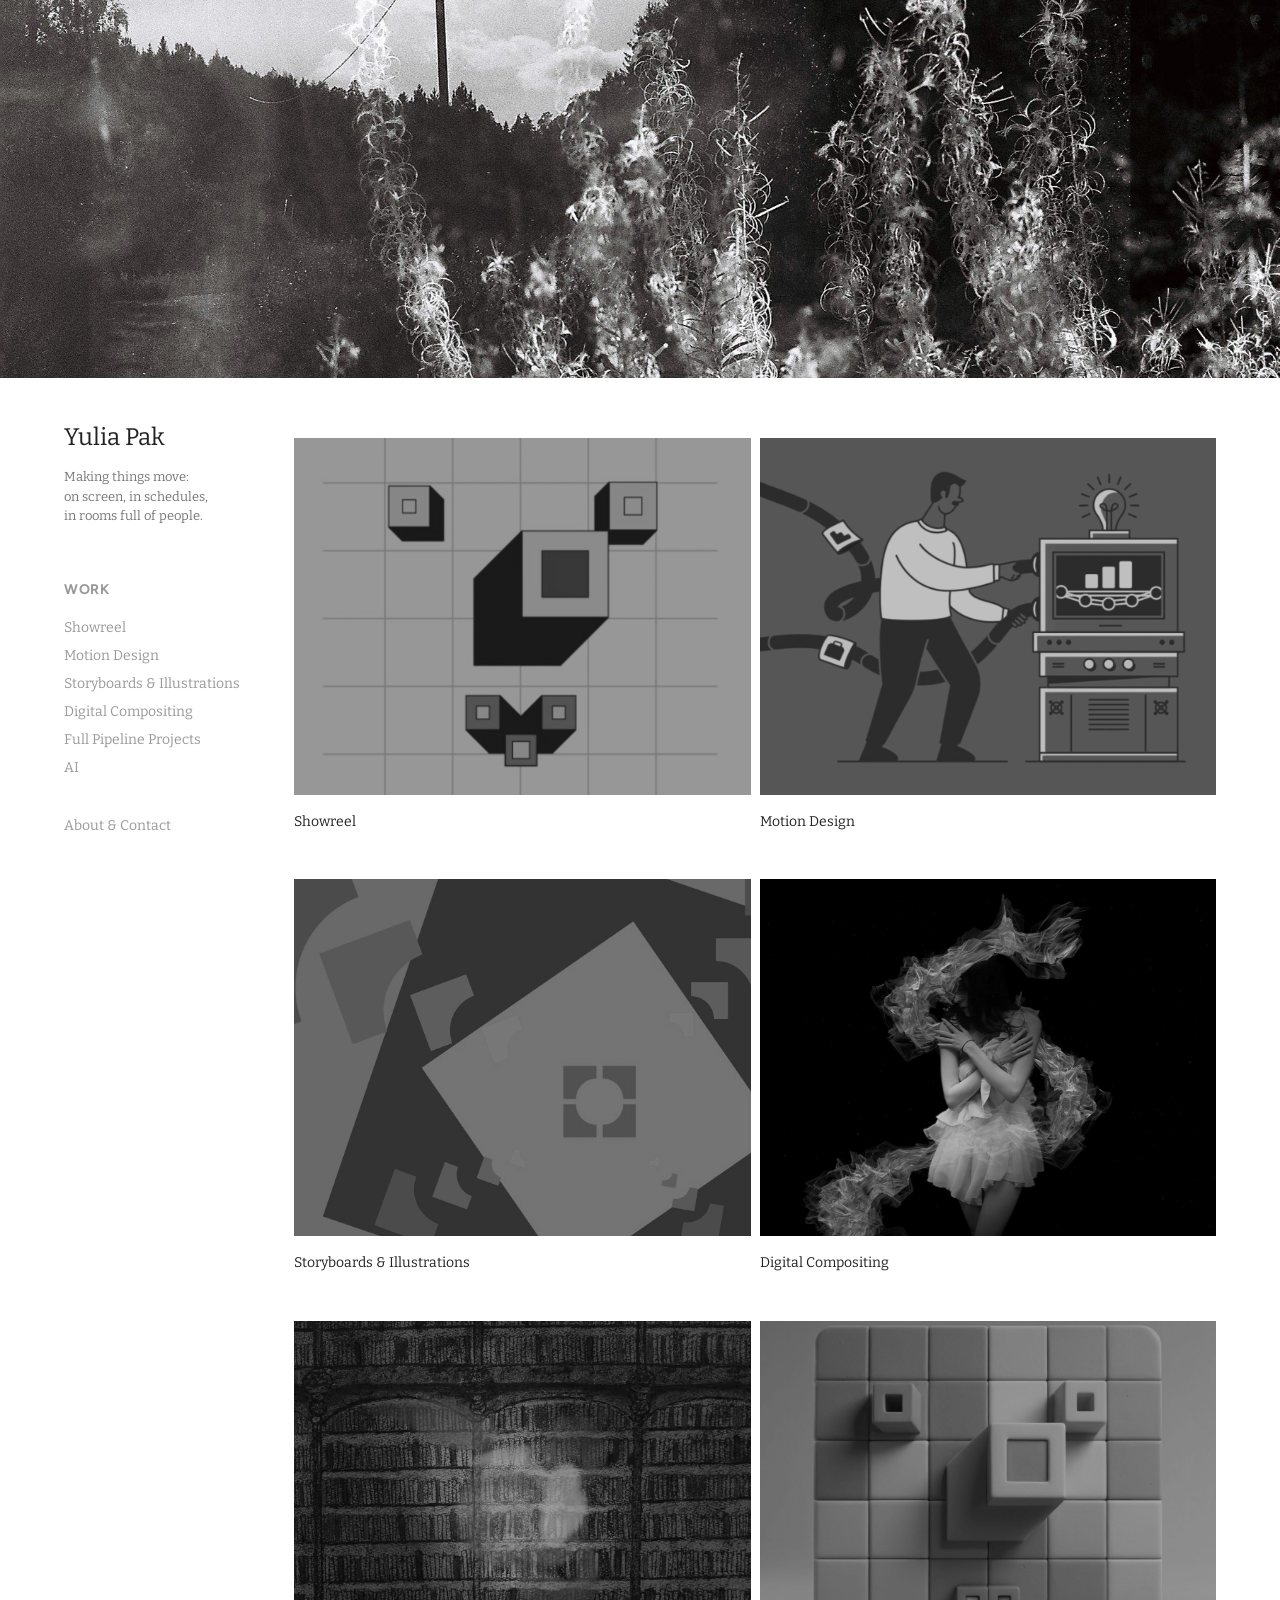
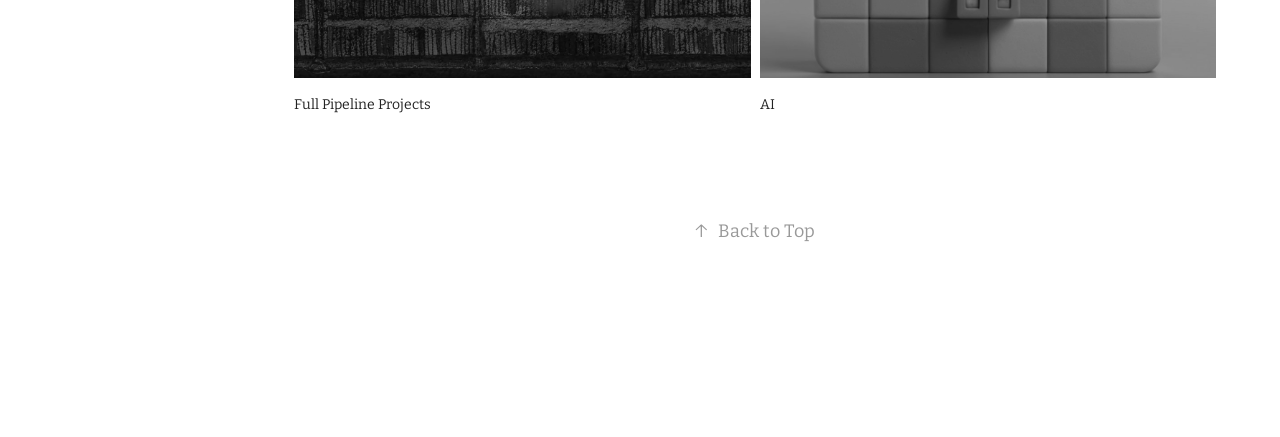
==== commit 2a7648dd: "Add files via upload" ====
--- a/index.html
+++ b/index.html
@@ -26,10 +26,7 @@
 <li class="project-title"><a href="ai.html">AI</a></li>
 </ul>
 <div class="page-title">
-<a href="about.html">About</a>
-</div>
-<div class="page-title">
-<a href="contact.html">Contact</a>
+<a href="about.html">About &amp; Contact</a>
 </div>
 <div class="social pf-nav-social">
 <ul>
@@ -78,10 +75,7 @@
 <li class="project-title"><a href="ai.html">AI</a></li>
 </ul>
 <div class="page-title">
-<a href="about.html">About</a>
-</div>
-<div class="page-title">
-<a href="contact.html">Contact</a>
+<a href="about.html">About &amp; Contact</a>
 </div>
 <div class="social pf-nav-social">
 <ul>
--- a/assets/css/index.css
+++ b/assets/css/index.css
@@ -795,7 +795,7 @@
   max-width: 100%;
   float: left;
   padding-bottom: 20px;
-  padding-top: 60px;
+  padding-top: 45px;
   width: 100%; }
 
 .logo-text {
@@ -862,15 +862,16 @@
   float: left;
   max-width: 100%;
   padding-bottom: 0px;
-  padding-top: 40px;
+  padding-top: 34px;
   width: 100%; }
   nav .gallery-title a {
     color: #222222;
     font-family: proxima-nova, 'Figtree', 'Helvetica Neue', Arial, sans-serif;
-    font-size: 11px;
+    font-size: 14px;
     font-style: normal;
     font-weight: 700;
-    line-height: 13px;
+    letter-spacing: 0.5px;
+    line-height: 18px;
     text-transform: uppercase; }
     nav .gallery-title a:hover {
       color: #999999;
@@ -1745,3 +1746,13 @@
 .pf-lightbox .pf-close { top: 10px; right: 14px; }
 .pf-lightbox .pf-prev { left: 10px; top: 50%; transform: translateY(-50%); }
 .pf-lightbox .pf-next { right: 10px; top: 50%; transform: translateY(-50%); }
+
+/* home page tagline under the logo */
+.logo-secondary {
+  clear: both;
+  width: 100%;
+  max-width: 215px;
+  color: #777777;
+  font-size: 13px;
+  line-height: 1.5;
+  padding-top: 16px; }
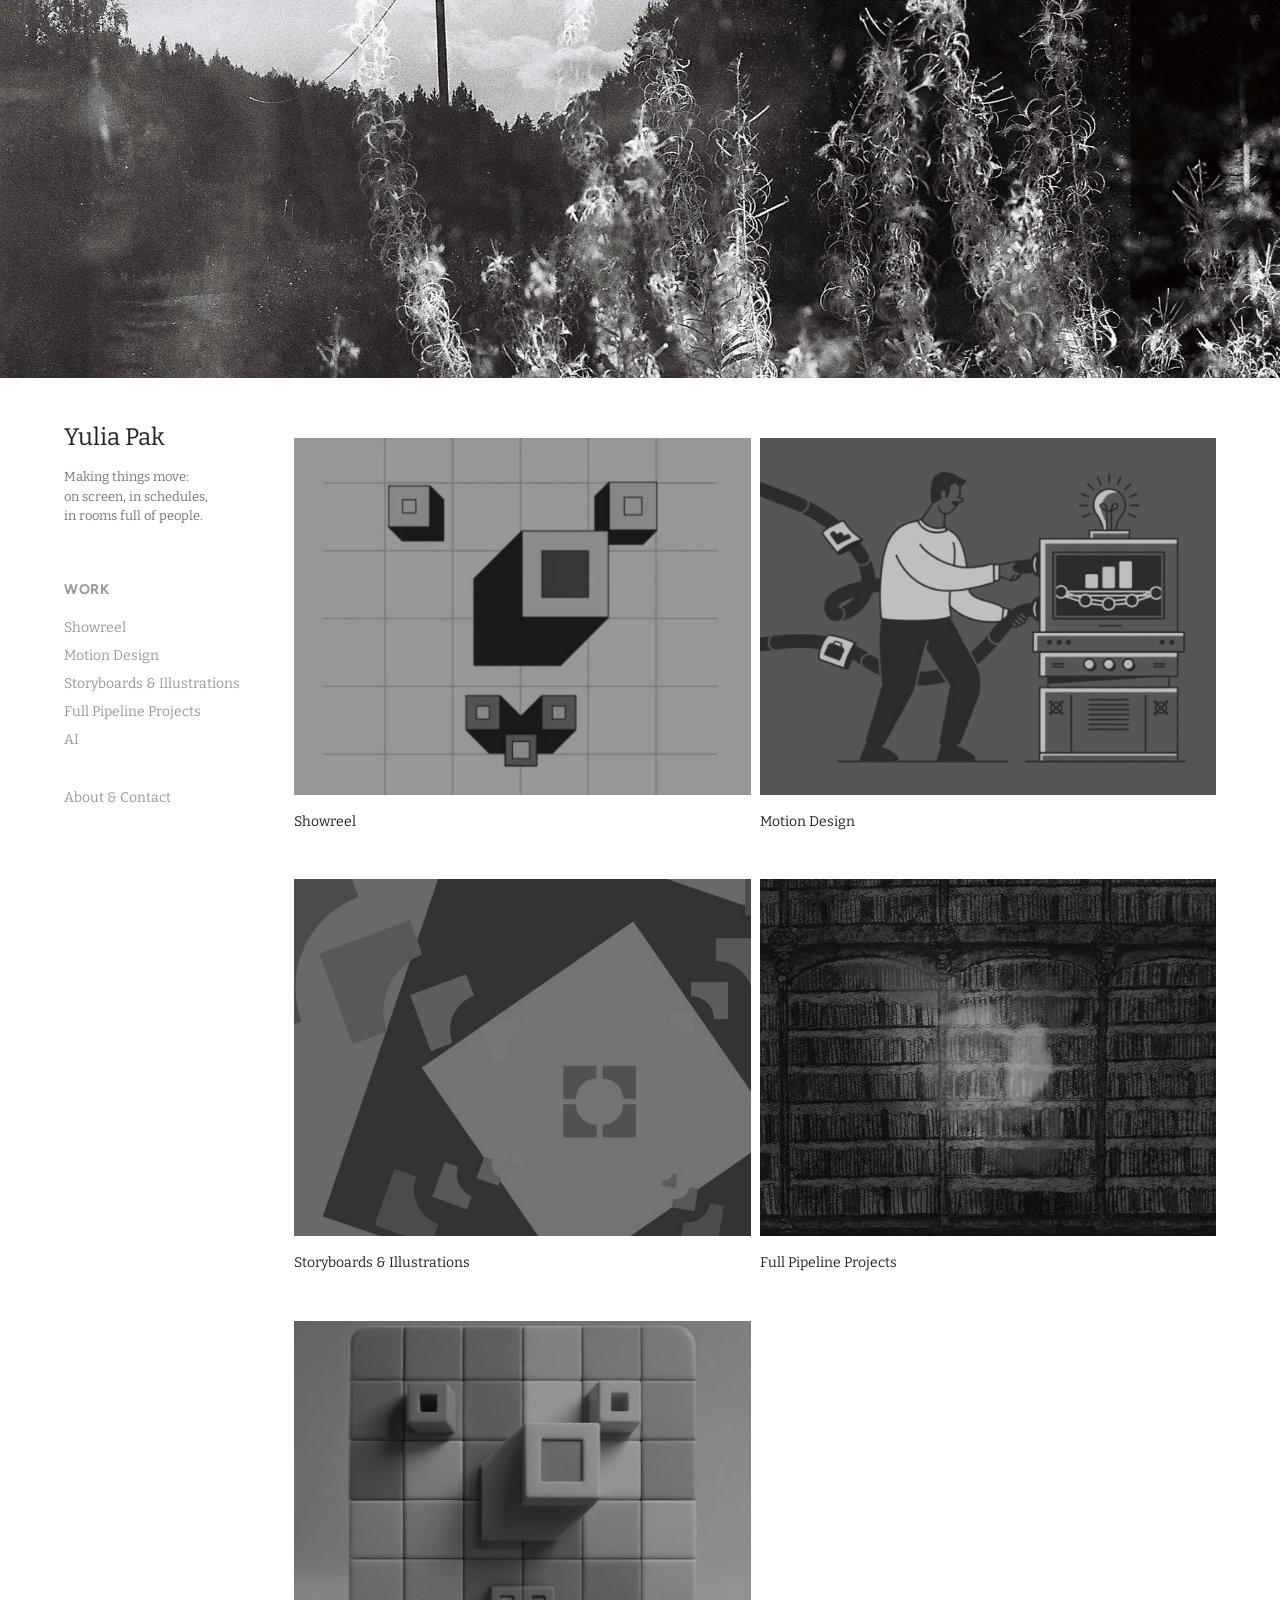
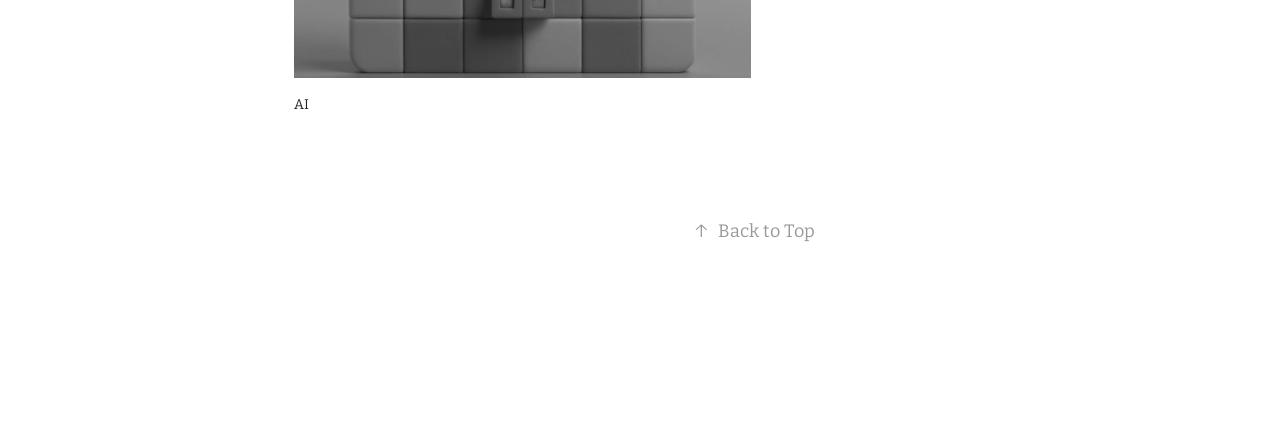
==== commit b8975edd: "Add files via upload" ====
--- a/index.html
+++ b/index.html
@@ -5,9 +5,17 @@
 <meta name="viewport" content="width=device-width, initial-scale=1">
 <title>Yulia Pak</title>
 
-<link rel="stylesheet" href="assets/css/fonts.css?v=3">
-<link rel="stylesheet" href="assets/css/main.css?v=3">
-<link rel="stylesheet" href="assets/css/index.css?v=3">
+<link rel="stylesheet" href="assets/css/fonts.css?v=6">
+<link rel="stylesheet" href="assets/css/main.css?v=6">
+<link rel="stylesheet" href="assets/css/index.css?v=6">
+<script>
+    !function(t,e){var o,n,p,r;e.__SV||(window.posthog && window.posthog.__loaded)||(window.posthog=e,e._i=[],e.init=function(i,s,a){function g(t,e){var o=e.split(".");2==o.length&&(t=t[o[0]],e=o[1]),t[e]=function(){t.push([e].concat(Array.prototype.slice.call(arguments,0)))}}p||((p=t.createElement("script")).type="text/javascript",p.crossOrigin="anonymous",p.async=!0,p.src=s.api_host.replace(".i.posthog.com","-assets.i.posthog.com")+"/static/array.js",p.onerror=function(){p=null},(r=t.getElementsByTagName("script")[0]).parentNode.insertBefore(p,r));var u=e;for(void 0!==a?u=e[a]=[]:a="posthog",u.people=u.people||[],Object.defineProperty(u,"toString",{configurable:!0,enumerable:!0,writable:!0,value:function(t){var e="posthog";return"posthog"!==a&&(e+="."+a),t||(e+=" (stub)"),e}}),Object.defineProperty(u.people,"toString",{configurable:!0,enumerable:!0,writable:!0,value:function(){return u.toString(1)+".people (stub)"}}),o="th ih nh sh ah init Lh Nh Ah Oh zh Gu Dh Hh Eh Zh Jh Kh Xh Yh td capture getExtension qh dr rd calculateEventProperties nd register register_once register_for_session unregister unregister_for_session ud Rh od getFeatureFlag getFeatureFlagPayload getFeatureFlagResult getAllFeatureFlags isFeatureEnabled reloadFeatureFlags updateFlags updateEarlyAccessFeatureEnrollment getEarlyAccessFeatures on onFeatureFlags onSurveysLoaded onSessionId getSurveys getActiveMatchingSurveys onActiveMatchingSurveysChanged renderSurvey displaySurvey cancelPendingSurvey canRenderSurvey canRenderSurveyAsync hd identify setPersonProperties unsetPersonProperties group resetGroups setPersonPropertiesForFlags resetPersonPropertiesForFlags setGroupPropertiesForFlags resetGroupPropertiesForFlags reset dd shutdown setIdentity clearIdentity get_distinct_id getGroups get_session_id get_session_replay_url alias set_config startSessionRecording stopSessionRecording sessionRecordingStarted captureException addExceptionStep captureLog startExceptionAutocapture stopExceptionAutocapture loadToolbar get_property getSessionProperty ad Vh createPersonProfile setInternalOrTestUser ld fh hh opt_in_capturing opt_out_capturing dh has_opted_in_capturing has_opted_out_capturing get_explicit_consent_status is_capturing clear_opt_in_out_capturing Uh debug Qu Os getPageViewId captureTraceFeedback captureTraceMetric Ch".split(" "),n=0;n<o.length;n++)g(u,o[n]);e._i.push([i,s,a])},e.__SV=1)}(document,window.posthog||[]);
+    posthog.init('phc_yyKVPkdCYvx26eEmKDcnGvNRKHGJ2Nur3Ft88X5tgyBi', {
+        api_host: 'https://eu.i.posthog.com',
+        defaults: '2026-05-30',
+        person_profiles: 'identified_only', // or 'always' to create profiles for anonymous users as well
+    })
+</script>
 </head>
 <body id="top" class="link-transition"> 
 <div class="js-responsive-nav">
@@ -21,7 +29,6 @@
 <li class="project-title"><a href="showreel.html">Showreel</a></li>
 <li class="project-title"><a href="motion-design.html">Motion Design</a></li>
 <li class="project-title"><a href="storyboards.html">Storyboards &amp; Illustrations</a></li>
-<li class="project-title"><a href="digital-compositing.html">Digital Compositing</a></li>
 <li class="project-title"><a href="full-pipeline.html">Full Pipeline Projects</a></li>
 <li class="project-title"><a href="ai.html">AI</a></li>
 </ul>
@@ -70,7 +77,6 @@
 <li class="project-title"><a href="showreel.html">Showreel</a></li>
 <li class="project-title"><a href="motion-design.html">Motion Design</a></li>
 <li class="project-title"><a href="storyboards.html">Storyboards &amp; Illustrations</a></li>
-<li class="project-title"><a href="digital-compositing.html">Digital Compositing</a></li>
 <li class="project-title"><a href="full-pipeline.html">Full Pipeline Projects</a></li>
 <li class="project-title"><a href="ai.html">AI</a></li>
 </ul>
@@ -133,22 +139,6 @@
 </div>
 </div>
 </a>
-<a class="project-cover js-project-cover-touch hold-space" data-hover-hint-id="p6a55e3bdd3cb88d799979cb98d25384e753fa7b061eff7d78aca6" href="digital-compositing.html">
-<div class="cover-image-wrap">
-<div class="cover-image">
-<div class="cover cover-normal">
-<img alt="" class="cover__img image-loaded" loading="eager" src="assets/images/home-05.jpg"/>
-</div>
-</div>
-</div>
-<div class="details-wrap">
-<div class="details">
-<div class="details-inner">
-<div class="title preserve-whitespace">Digital Compositing</div>
-</div>
-</div>
-</div>
-</a>
 <a class="project-cover js-project-cover-touch hold-space" data-hover-hint-id="p6a5607512461d98ea84a798b0e0901dcbd8554ec28456dfaa085e" href="full-pipeline.html">
 <div class="cover-image-wrap">
 <div class="cover-image">
@@ -193,6 +183,6 @@
 </div>
 </div>
 </div>
-<script src="assets/js/site.js?v=3"></script>
+<script src="assets/js/site.js?v=6"></script>
 </body>
 </html>
--- a/assets/css/main.css
+++ b/assets/css/main.css
@@ -309,3 +309,24 @@
   animation-duration: 0.25s;
   -webkit-animation-fill-mode: forwards;
   animation-fill-mode: forwards; }
+
+/* Text modules span the full content width so their edges line up with the images */
+#project-modules > .project-module-text, #project-modules > .project-module-text .module-text { max-width: none !important; width: 100% !important; }
+.sb-caption, .semrush-text { max-width: none !important; }
+.ai-intro .rich-text > div + div { margin-top: .8em !important; }
+.ai-intro { margin: 0 0 28px !important; }
+.ai-intro .rich-text > div + div { margin-top: 14px !important; }
+
+/* ---- Unified text system across all pages ---- */
+/* Body and captions: Figtree 16/24 */
+#project-modules .module-text, #project-modules .module-text > div,
+.sb-caption, .semrush-text { font-family: "Figtree", proxima-nova, Arial, sans-serif; font-size: 16px; line-height: 24px; color: #777; }
+.semrush-text { color: #666; margin: 0 0 26px; }
+/* Titles for a group or project */
+.mod-title, .sb-title, .semrush-title { display: block; font-family: "Figtree", proxima-nova, Arial, sans-serif; font-weight: 700; font-size: 20px; line-height: 28px; color: #222; margin: 0 0 4px; }
+.sb-caption { margin: 0 0 14px; }
+.sb-captions div { font: 14px/20px "Figtree", Arial, sans-serif; color: #777; }
+.sb-captions b { color: #222; font-weight: 700; }
+/* Same spacing under every video / grid before a text block, and after it */
+#project-modules > .project-module-text { margin: 18px 0 56px !important; padding: 0 !important; }
+#project-modules .semrush-panel .semrush-title { font-size: 20px !important; margin-bottom: 4px; }
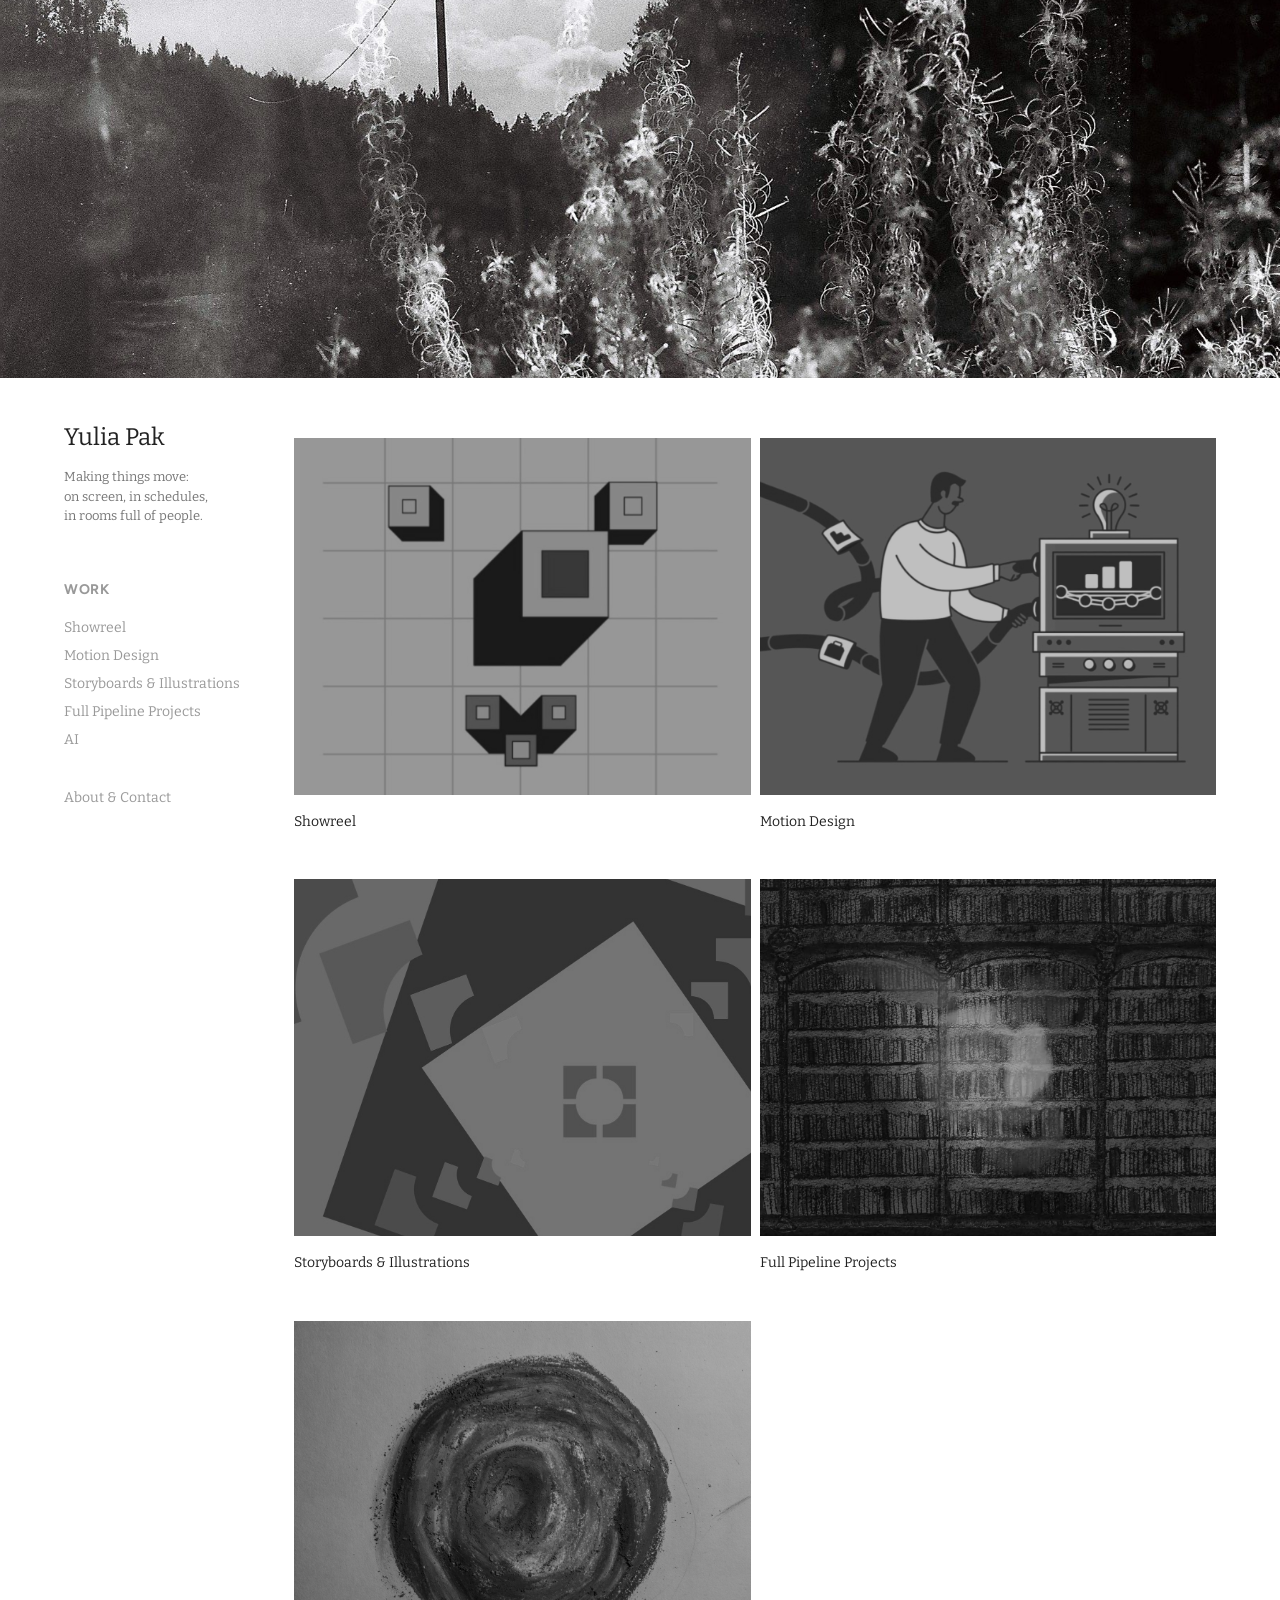
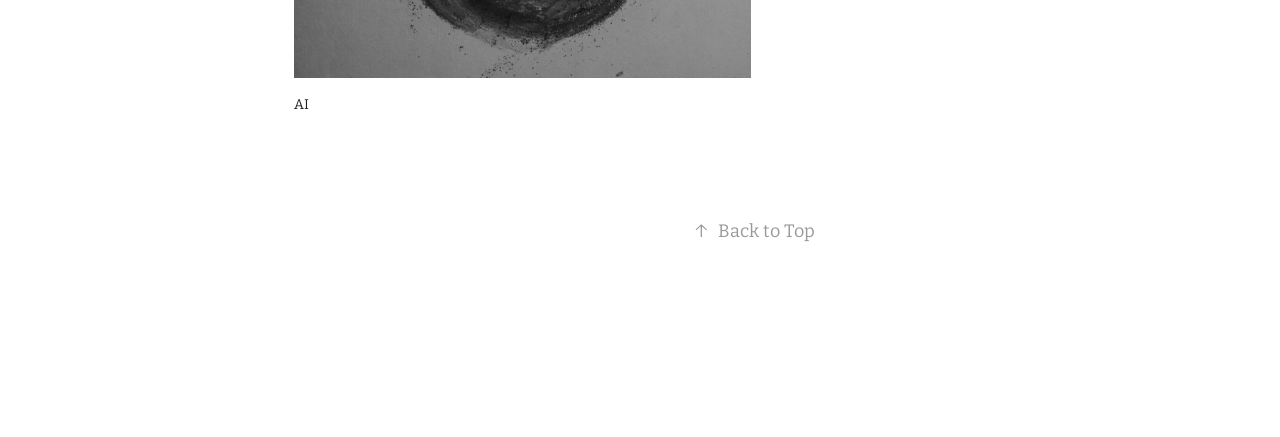
==== commit fc76b78c: "Add files via upload" ====
--- a/index.html
+++ b/index.html
@@ -5,9 +5,9 @@
 <meta name="viewport" content="width=device-width, initial-scale=1">
 <title>Yulia Pak</title>
 
-<link rel="stylesheet" href="assets/css/fonts.css?v=6">
-<link rel="stylesheet" href="assets/css/main.css?v=6">
-<link rel="stylesheet" href="assets/css/index.css?v=6">
+<link rel="stylesheet" href="assets/css/fonts.css?v=7">
+<link rel="stylesheet" href="assets/css/main.css?v=7">
+<link rel="stylesheet" href="assets/css/index.css?v=7">
 <script>
     !function(t,e){var o,n,p,r;e.__SV||(window.posthog && window.posthog.__loaded)||(window.posthog=e,e._i=[],e.init=function(i,s,a){function g(t,e){var o=e.split(".");2==o.length&&(t=t[o[0]],e=o[1]),t[e]=function(){t.push([e].concat(Array.prototype.slice.call(arguments,0)))}}p||((p=t.createElement("script")).type="text/javascript",p.crossOrigin="anonymous",p.async=!0,p.src=s.api_host.replace(".i.posthog.com","-assets.i.posthog.com")+"/static/array.js",p.onerror=function(){p=null},(r=t.getElementsByTagName("script")[0]).parentNode.insertBefore(p,r));var u=e;for(void 0!==a?u=e[a]=[]:a="posthog",u.people=u.people||[],Object.defineProperty(u,"toString",{configurable:!0,enumerable:!0,writable:!0,value:function(t){var e="posthog";return"posthog"!==a&&(e+="."+a),t||(e+=" (stub)"),e}}),Object.defineProperty(u.people,"toString",{configurable:!0,enumerable:!0,writable:!0,value:function(){return u.toString(1)+".people (stub)"}}),o="th ih nh sh ah init Lh Nh Ah Oh zh Gu Dh Hh Eh Zh Jh Kh Xh Yh td capture getExtension qh dr rd calculateEventProperties nd register register_once register_for_session unregister unregister_for_session ud Rh od getFeatureFlag getFeatureFlagPayload getFeatureFlagResult getAllFeatureFlags isFeatureEnabled reloadFeatureFlags updateFlags updateEarlyAccessFeatureEnrollment getEarlyAccessFeatures on onFeatureFlags onSurveysLoaded onSessionId getSurveys getActiveMatchingSurveys onActiveMatchingSurveysChanged renderSurvey displaySurvey cancelPendingSurvey canRenderSurvey canRenderSurveyAsync hd identify setPersonProperties unsetPersonProperties group resetGroups setPersonPropertiesForFlags resetPersonPropertiesForFlags setGroupPropertiesForFlags resetGroupPropertiesForFlags reset dd shutdown setIdentity clearIdentity get_distinct_id getGroups get_session_id get_session_replay_url alias set_config startSessionRecording stopSessionRecording sessionRecordingStarted captureException addExceptionStep captureLog startExceptionAutocapture stopExceptionAutocapture loadToolbar get_property getSessionProperty ad Vh createPersonProfile setInternalOrTestUser ld fh hh opt_in_capturing opt_out_capturing dh has_opted_in_capturing has_opted_out_capturing get_explicit_consent_status is_capturing clear_opt_in_out_capturing Uh debug Qu Os getPageViewId captureTraceFeedback captureTraceMetric Ch".split(" "),n=0;n<o.length;n++)g(u,o[n]);e._i.push([i,s,a])},e.__SV=1)}(document,window.posthog||[]);
     posthog.init('phc_yyKVPkdCYvx26eEmKDcnGvNRKHGJ2Nur3Ft88X5tgyBi', {
@@ -183,6 +183,6 @@
 </div>
 </div>
 </div>
-<script src="assets/js/site.js?v=6"></script>
+<script src="assets/js/site.js?v=7"></script>
 </body>
 </html>
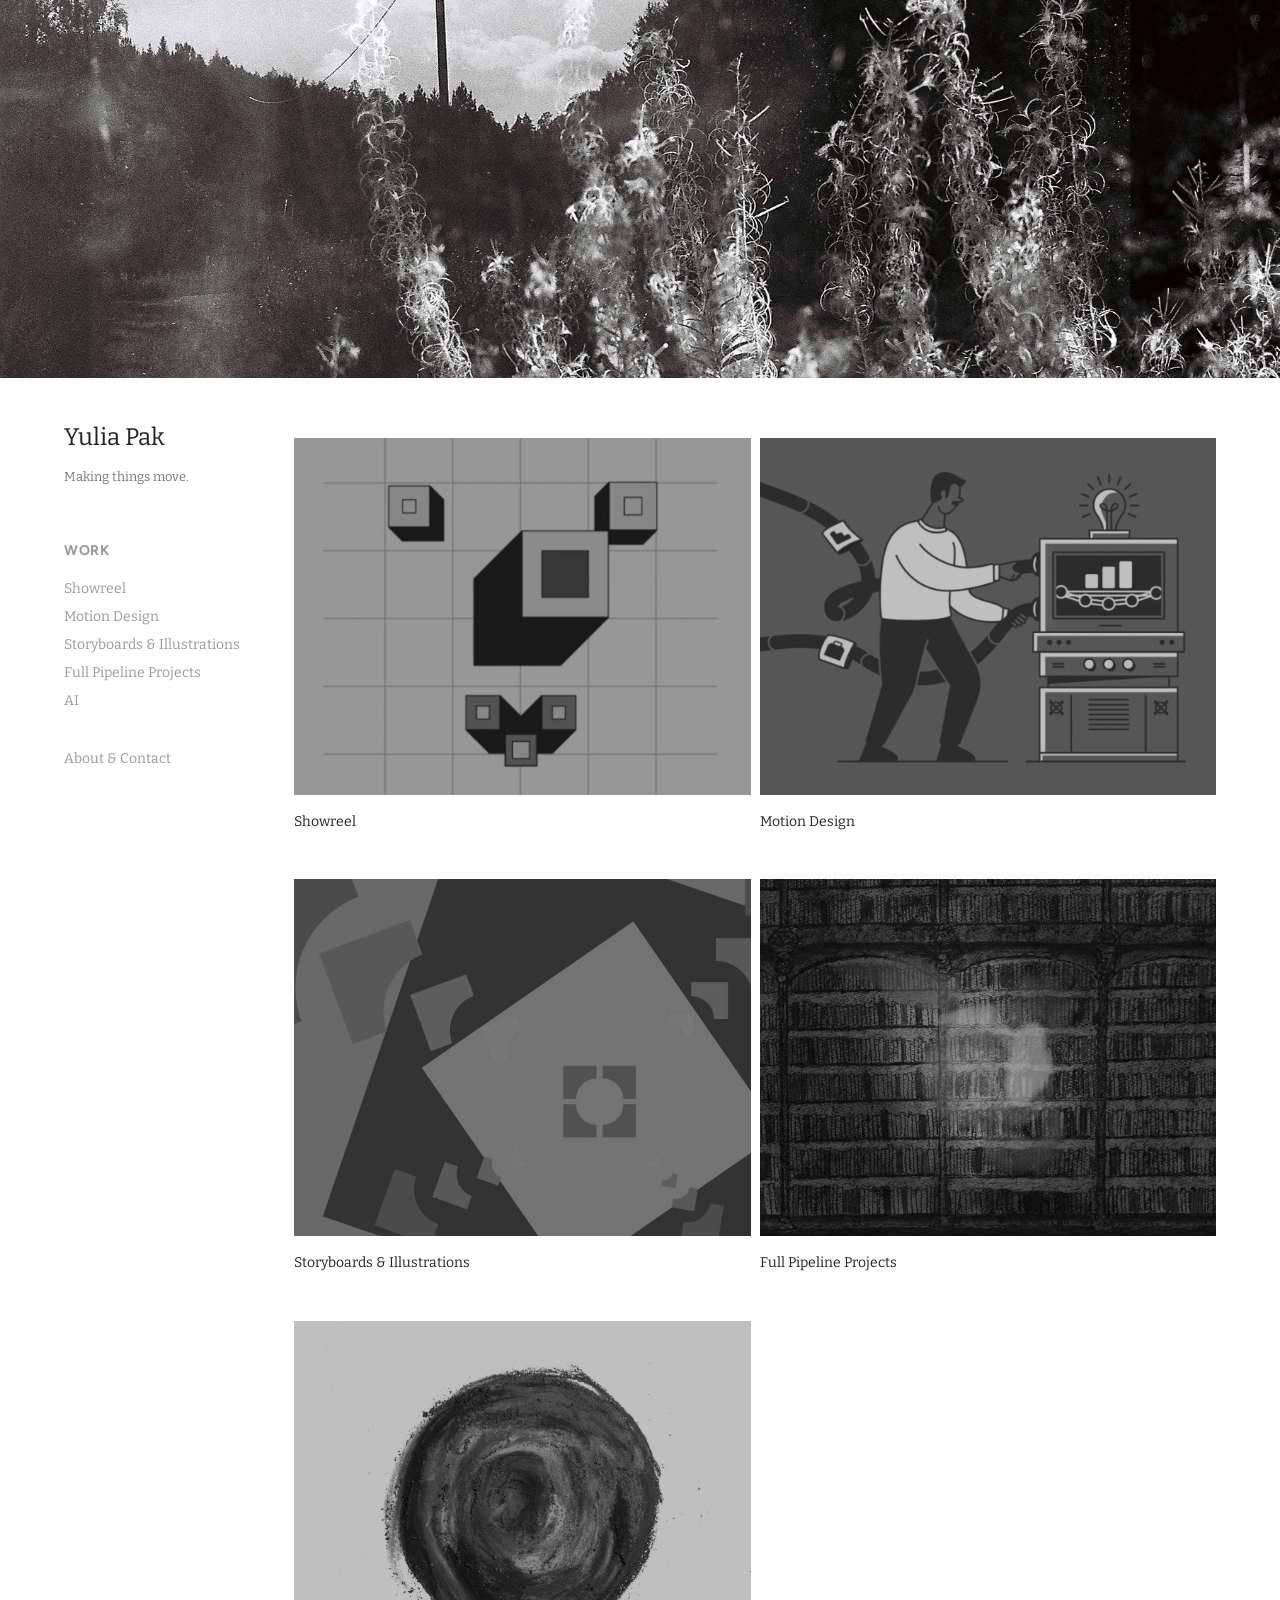
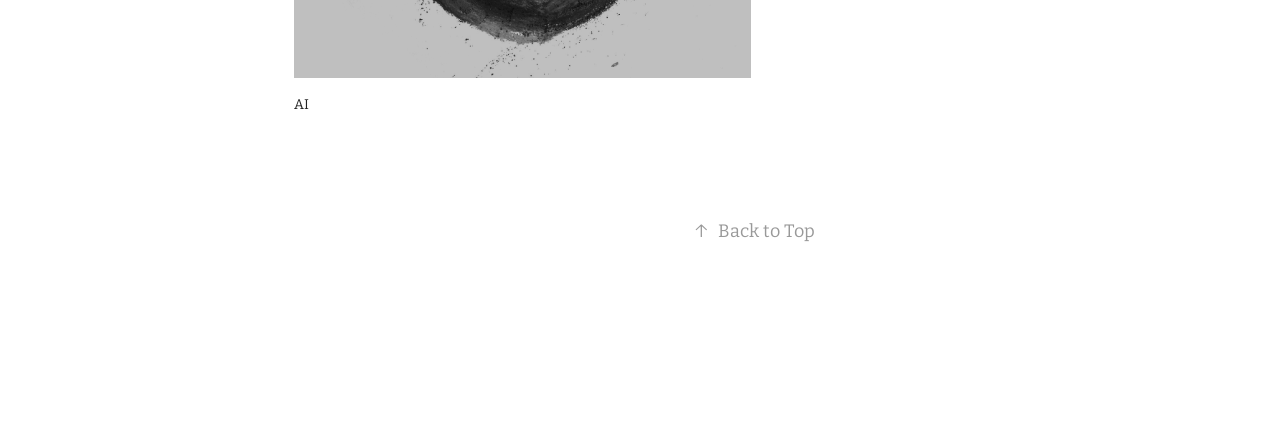
==== commit a7319420: "Add files via upload" ====
--- a/index.html
+++ b/index.html
@@ -61,7 +61,7 @@
 <div class="logo e2e-site-logo-text logo-text">
 <a class="preserve-whitespace" href="index.html">Yulia Pak</a>
 </div>
-<div class="logo-secondary logo-secondary-text">Making things move:<br/>on screen, in schedules,<br/>in rooms full of people.</div>
+<div class="logo-secondary logo-secondary-text">Making things move.</div>
 </div>
 <div class="hamburger-click-area js-hamburger">
 <div class="hamburger">
--- a/assets/css/main.css
+++ b/assets/css/main.css
@@ -330,3 +330,5 @@
 /* Same spacing under every video / grid before a text block, and after it */
 #project-modules > .project-module-text { margin: 18px 0 56px !important; padding: 0 !important; }
 #project-modules .semrush-panel .semrush-title { font-size: 20px !important; margin-bottom: 4px; }
+
+#project-modules > .ai-intro { margin-top: 0 !important; }
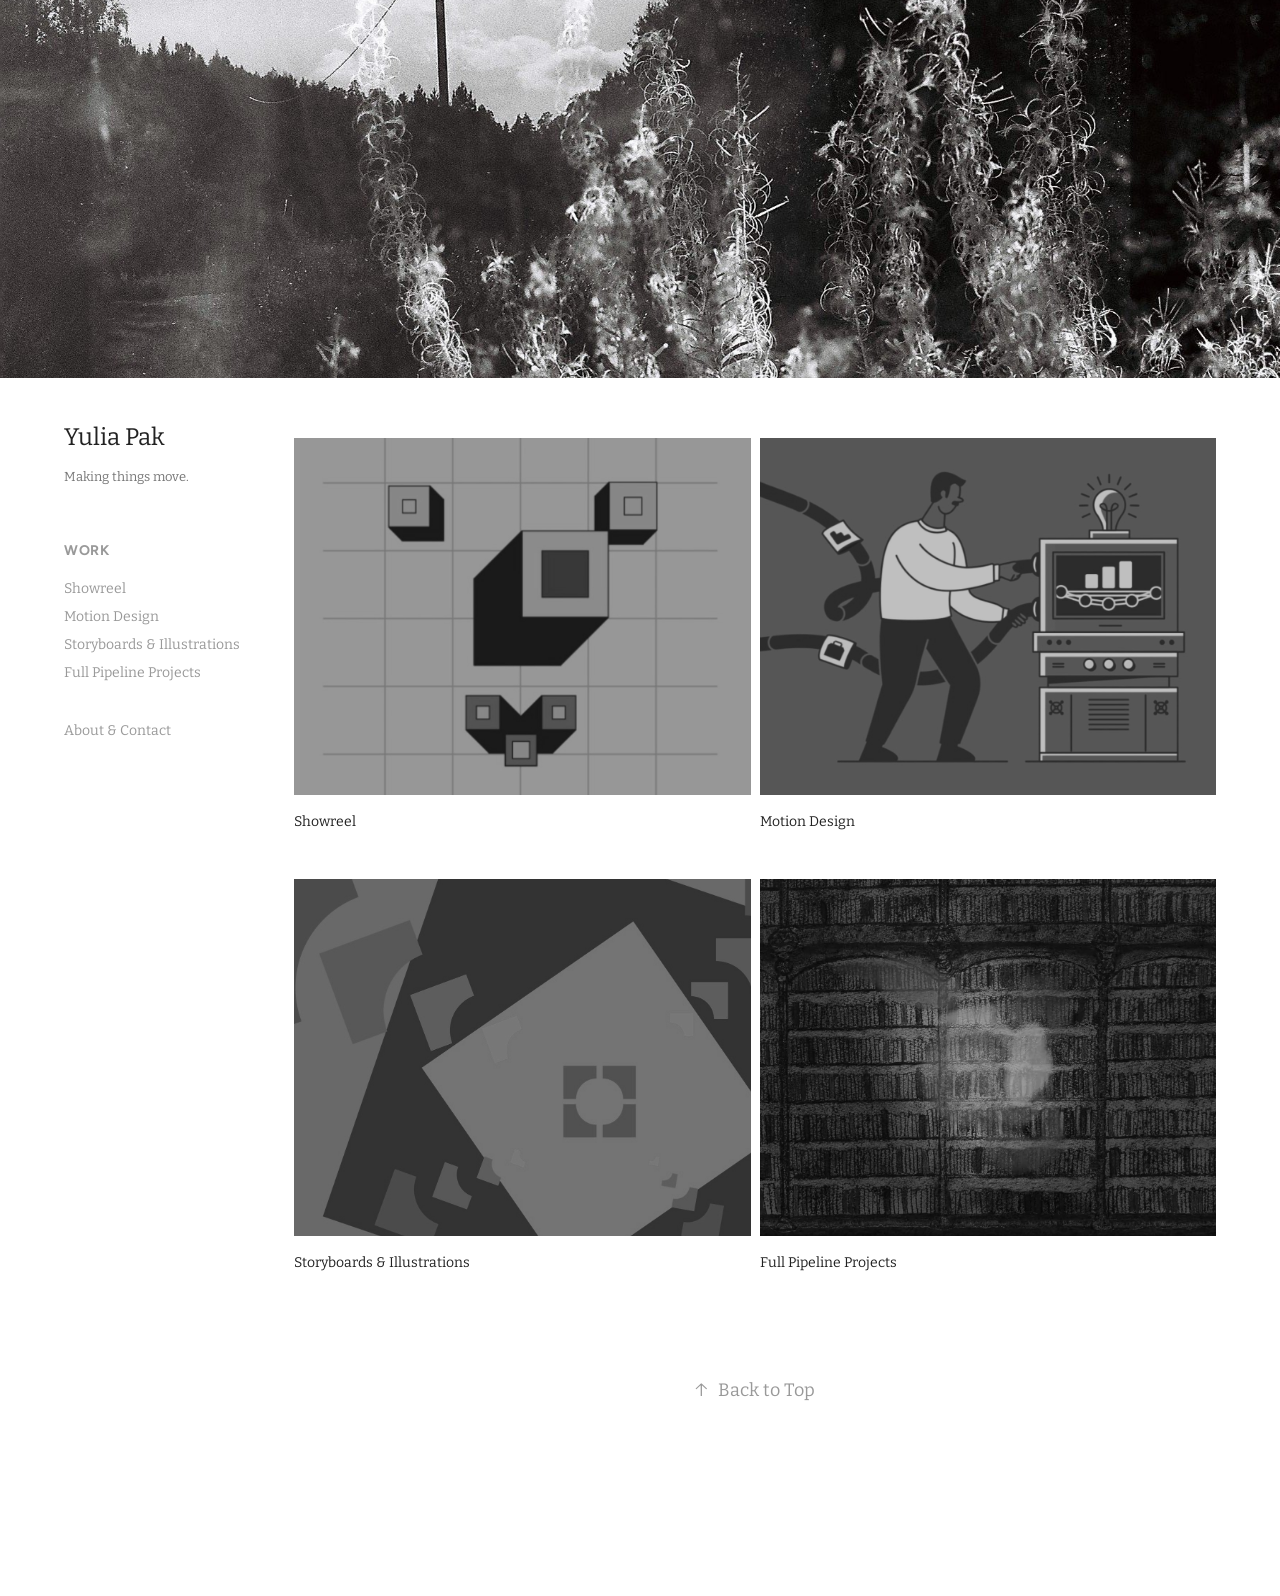
==== commit 0bbe1eda: "Add files via upload" ====
--- a/index.html
+++ b/index.html
@@ -30,7 +30,6 @@
 <li class="project-title"><a href="motion-design.html">Motion Design</a></li>
 <li class="project-title"><a href="storyboards.html">Storyboards &amp; Illustrations</a></li>
 <li class="project-title"><a href="full-pipeline.html">Full Pipeline Projects</a></li>
-<li class="project-title"><a href="ai.html">AI</a></li>
 </ul>
 <div class="page-title">
 <a href="about.html">About &amp; Contact</a>
@@ -78,7 +77,6 @@
 <li class="project-title"><a href="motion-design.html">Motion Design</a></li>
 <li class="project-title"><a href="storyboards.html">Storyboards &amp; Illustrations</a></li>
 <li class="project-title"><a href="full-pipeline.html">Full Pipeline Projects</a></li>
-<li class="project-title"><a href="ai.html">AI</a></li>
 </ul>
 <div class="page-title">
 <a href="about.html">About &amp; Contact</a>
@@ -155,22 +153,6 @@
 </div>
 </div>
 </a>
-<a class="project-cover js-project-cover-touch hold-space" data-hover-hint-id="p6a55e0902b23af907d54df1b26f972f2964f5877c84bdf963e8f3" href="ai.html">
-<div class="cover-image-wrap">
-<div class="cover-image">
-<div class="cover cover-normal">
-<img alt="" class="cover__img image-loaded" loading="eager" src="assets/images/home-03.jpg"/>
-</div>
-</div>
-</div>
-<div class="details-wrap">
-<div class="details">
-<div class="details-inner">
-<div class="title preserve-whitespace">AI</div>
-</div>
-</div>
-</div>
-</a>
 </section>
 <section class="back-to-top">
 <a href="#top"><span class="arrow">↑</span><span class="preserve-whitespace">Back to Top</span></a>
